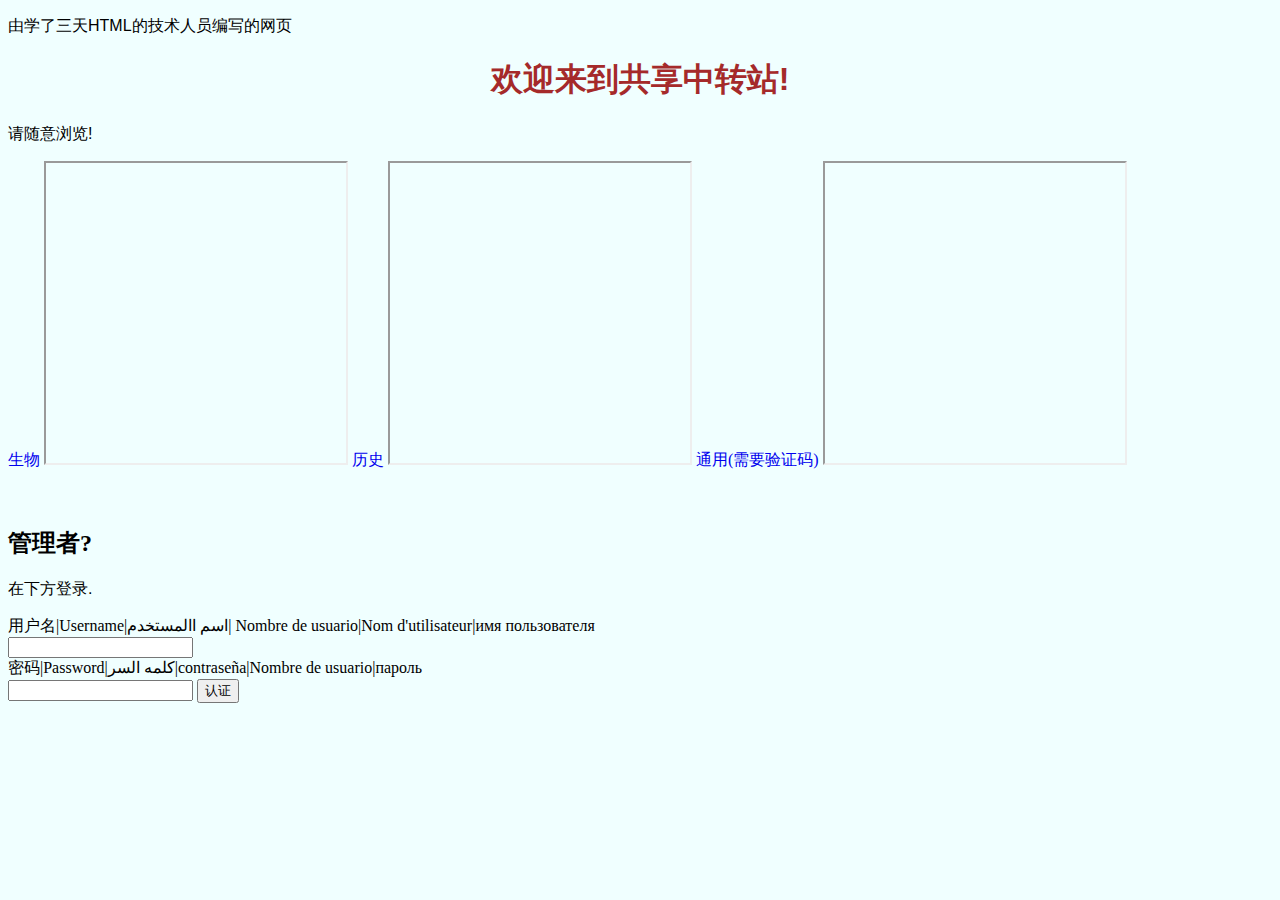
==== index.html @ 547db268 "333" ====
<!DOCTYPE html>
<html>
    <head>
      <meta charset="UTF-8">
      <link rel="stylesheet" type="text/css" href="/main.css">
      <title>Free Porn Videos & Sex Movies - Prono,XXX,Porn Tube | Pornhub</title>
      <link rel="shortcut icon" href="/icon.ico" type="image/x-icon">
    </head>
    <body>
        <p style="font-size: 15 px;">由学了三天HTML的技术人员编写的网页</p>
        <h1>欢迎来到共享中转站!</h1>
        <p style="text-align: justify;">请随意浏览!</p>
        <a href="https://dwz.mk/EzIre2">生物</a>
        <iframe src="https://dwz.mk/EzIre2" frameboarder="0" width="300" height="300"></iframe>
        <a href="https://dwz.mk/nuUVVv">历史</a>
        <iframe src="https://dwz.mk/nuUVVv" frameboarder="0" width="300" height="300"></iframe>
        <a href="https://dwz.mk/7ruYb2">通用(需要验证码)</a>
        <iframe src="https://dwz.mk/7ruYb2" frameboarder="0" width="300" height="300"></iframe>
        <br>
        <br>
        <br>
        <h2>管理者?</h2>
        <p>在下方登录.</p>
        <label>用户名|Username|اسم االمستخدم| Nombre de usuario|Nom d'utilisateur|имя пользователя</label><br>
        <input id="um"><br>
        <label>密码|Password|كلمه السر|contraseña|Nombre de usuario|пароль</label><br>
        <input type="password" id="pw">
        <button onclick="VL()">认证</button>
        <script type="text/javascript" src="/val.js"></script>
    </body>
</html>
---- main.css ----
body
{
    background-color: azure;
}
h1
{
    color: brown;
    text-align: center;
    font-family: sans-serif;
}
p
{
    font-family: sans-serif;
    font-size: 20 px;
}
a
{
    text-decoration: none;
}
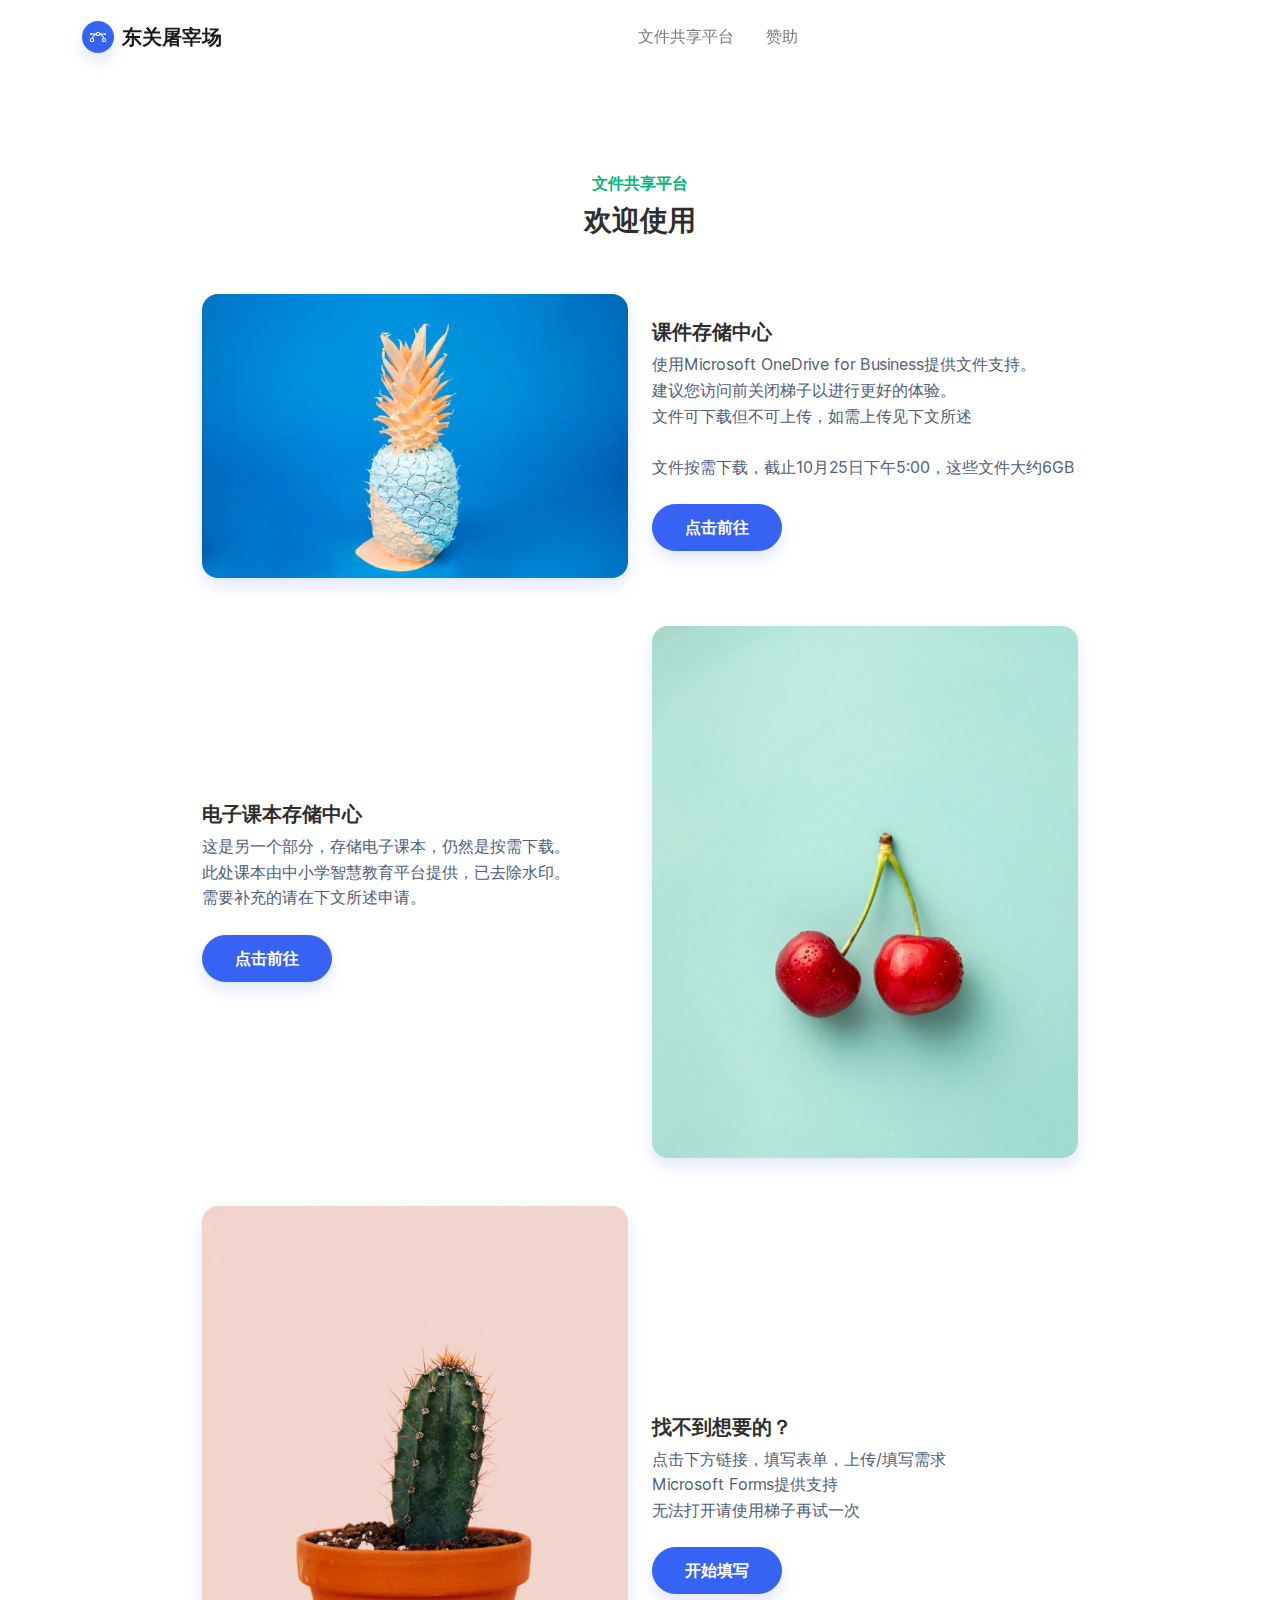
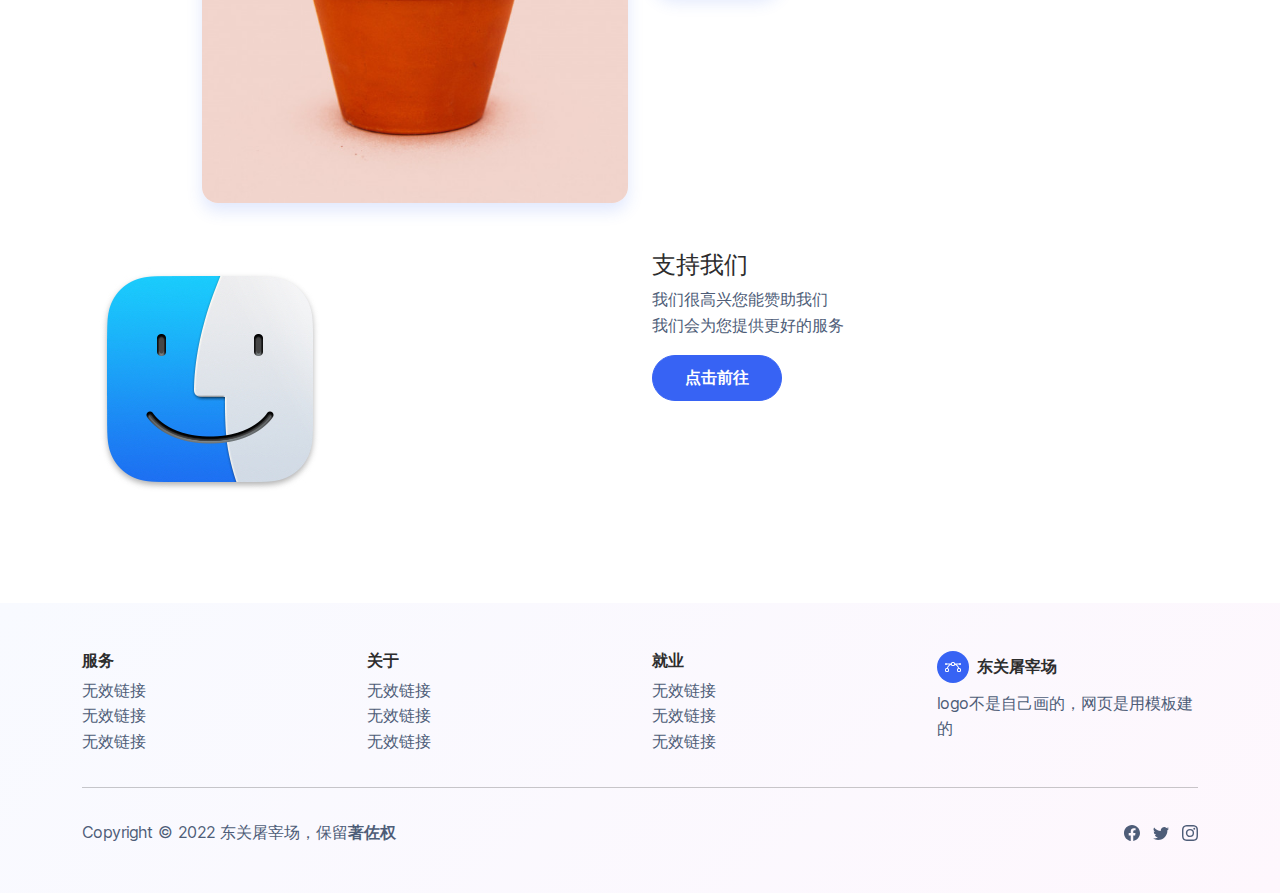
==== commit f5fd6f97: "修改网页标题" ====
--- a/index.html
+++ b/index.html
@@ -1,31 +1,134 @@
 <!DOCTYPE html>
-<html>
-    <head>
-      <meta charset="UTF-8">
-      <link rel="stylesheet" type="text/css" href="/main.css">
-      <title>Free Porn Videos & Sex Movies - Prono,XXX,Porn Tube | Pornhub</title>
-      <link rel="shortcut icon" href="/icon.ico" type="image/x-icon">
-    </head>
-    <body>
-        <p style="font-size: 15 px;">由学了三天HTML的技术人员编写的网页</p>
-        <h1>欢迎来到共享中转站!</h1>
-        <p style="text-align: justify;">请随意浏览!</p>
-        <a href="https://dwz.mk/EzIre2">生物</a>
-        <iframe src="https://dwz.mk/EzIre2" frameboarder="0" width="300" height="300"></iframe>
-        <a href="https://dwz.mk/nuUVVv">历史</a>
-        <iframe src="https://dwz.mk/nuUVVv" frameboarder="0" width="300" height="300"></iframe>
-        <a href="https://dwz.mk/7ruYb2">通用(需要验证码)</a>
-        <iframe src="https://dwz.mk/7ruYb2" frameboarder="0" width="300" height="300"></iframe>
-        <br>
-        <br>
-        <br>
-        <h2>管理者?</h2>
-        <p>在下方登录.</p>
-        <label>用户名|Username|اسم االمستخدم| Nombre de usuario|Nom d'utilisateur|имя пользователя</label><br>
-        <input id="um"><br>
-        <label>密码|Password|كلمه السر|contraseña|Nombre de usuario|пароль</label><br>
-        <input type="password" id="pw">
-        <button onclick="VL()">认证</button>
-        <script type="text/javascript" src="/val.js"></script>
-    </body>
-</html>+<html lang="zh">
+
+<head>
+    <meta charset="utf-8">
+    <meta name="viewport" content="width=device-width, initial-scale=1.0, shrink-to-fit=no">
+    <title>东关屠宰场 - 文件共享中心A</title>
+    <link rel="stylesheet" href="assets/bootstrap/css/bootstrap.min.css">
+    <link rel="stylesheet" href="assets/css/Inter.css">
+</head>
+
+<body style="/*background: url(&quot;design.jpg&quot;);*/background-position: 0 -60px;">
+    <!-- Start: Navbar Centered Links -->
+    <nav class="navbar navbar-light navbar-expand-md sticky-top navbar-shrink py-3" id="mainNav">
+        <div class="container"><a class="navbar-brand d-flex align-items-center" href="/"><span class="bs-icon-sm bs-icon-circle bs-icon-primary shadow d-flex justify-content-center align-items-center me-2 bs-icon"><svg xmlns="http://www.w3.org/2000/svg" width="1em" height="1em" fill="currentColor" viewBox="0 0 16 16" class="bi bi-bezier">
+                        <path fill-rule="evenodd" d="M0 10.5A1.5 1.5 0 0 1 1.5 9h1A1.5 1.5 0 0 1 4 10.5v1A1.5 1.5 0 0 1 2.5 13h-1A1.5 1.5 0 0 1 0 11.5v-1zm1.5-.5a.5.5 0 0 0-.5.5v1a.5.5 0 0 0 .5.5h1a.5.5 0 0 0 .5-.5v-1a.5.5 0 0 0-.5-.5h-1zm10.5.5A1.5 1.5 0 0 1 13.5 9h1a1.5 1.5 0 0 1 1.5 1.5v1a1.5 1.5 0 0 1-1.5 1.5h-1a1.5 1.5 0 0 1-1.5-1.5v-1zm1.5-.5a.5.5 0 0 0-.5.5v1a.5.5 0 0 0 .5.5h1a.5.5 0 0 0 .5-.5v-1a.5.5 0 0 0-.5-.5h-1zM6 4.5A1.5 1.5 0 0 1 7.5 3h1A1.5 1.5 0 0 1 10 4.5v1A1.5 1.5 0 0 1 8.5 7h-1A1.5 1.5 0 0 1 6 5.5v-1zM7.5 4a.5.5 0 0 0-.5.5v1a.5.5 0 0 0 .5.5h1a.5.5 0 0 0 .5-.5v-1a.5.5 0 0 0-.5-.5h-1z"></path>
+                        <path d="M6 4.5H1.866a1 1 0 1 0 0 1h2.668A6.517 6.517 0 0 0 1.814 9H2.5c.123 0 .244.015.358.043a5.517 5.517 0 0 1 3.185-3.185A1.503 1.503 0 0 1 6 5.5v-1zm3.957 1.358A1.5 1.5 0 0 0 10 5.5v-1h4.134a1 1 0 1 1 0 1h-2.668a6.517 6.517 0 0 1 2.72 3.5H13.5c-.123 0-.243.015-.358.043a5.517 5.517 0 0 0-3.185-3.185z"></path>
+                    </svg></span><span>东关屠宰场</span></a><button data-bs-toggle="collapse" class="navbar-toggler" data-bs-target="#navcol-1"><span class="visually-hidden">Toggle navigation</span><span class="navbar-toggler-icon"></span></button>
+            <div class="collapse navbar-collapse" id="navcol-1">
+                <ul class="navbar-nav mx-auto">
+                    <li class="nav-item"><a class="nav-link" href="index.html">文件共享平台</a></li>
+                    <li class="nav-item"></li>
+                    <li class="nav-item"><a class="nav-link" href="donate.html">赞助</a></li>
+                </ul>
+            </div>
+        </div>
+    </nav><!-- End: Navbar Centered Links -->
+    <section class="py-5">
+        <!-- Start: Features Cards -->
+        <div class="container py-5">
+            <div class="row mb-4 mb-lg-5">
+                <div class="col-md-8 col-xl-6 text-center mx-auto">
+                    <p class="fw-bold text-success mb-2">文件共享平台</p>
+                    <h3 class="fw-bold">欢迎使用</h3>
+                </div>
+            </div>
+            <div class="row row-cols-1 row-cols-md-2 mx-auto" style="max-width: 900px;">
+                <div class="col mb-5"><img class="rounded img-fluid shadow" src="assets/img/products/1.jpg"></div>
+                <div class="col d-md-flex align-items-md-end align-items-lg-center mb-5">
+                    <div>
+                        <h5 class="fw-bold">课件存储中心</h5>
+                        <p class="text-muted mb-4">使用Microsoft OneDrive for Business提供文件支持。<br>建议您访问前关闭梯子以进行更好的体验。<br>文件可下载但不可上传，如需上传见下文所述<br><br>文件按需下载，截止10月25日下午5:00，这些文件大约6GB</p><a class="btn btn-primary shadow" role="button" href="https://dgtzc-my.sharepoint.com/:f:/g/personal/gentort_dgtzc_onmicrosoft_com/EsGWEA6thQpEqzJ9UMufzIsBdzrdvTqxyGLQ-IWoMHrtVQ" target="_blank">点击前往</a>
+                    </div>
+                </div>
+            </div>
+            <div class="row row-cols-1 row-cols-md-2 mx-auto" style="max-width: 900px;">
+                <div class="col order-md-last mb-5"><img class="rounded img-fluid shadow" src="assets/img/products/2.jpg"></div>
+                <div class="col d-md-flex align-items-md-end align-items-lg-center mb-5">
+                    <div>
+                        <h5 class="fw-bold">电子课本存储中心</h5>
+                        <p class="text-muted mb-4">这是另一个部分，存储电子课本，仍然是按需下载。<br>此处课本由中小学智慧教育平台提供，已去除水印。<br>需要补充的请在下文所述申请。</p><a class="btn btn-primary shadow" role="button" href="https://dgtzc-my.sharepoint.com/:f:/g/personal/gentort_dgtzc_onmicrosoft_com/Eg0PFeb8F61Dqa82PgPqcnIBK-biOBC4zUQ8zDVVt-NsOw?e=hybLNA" target="_blank">点击前往</a>
+                    </div>
+                </div>
+            </div>
+            <div class="row row-cols-1 row-cols-md-2 mx-auto" style="max-width: 900px;">
+                <div class="col mb-5"><img class="rounded img-fluid shadow" src="assets/img/products/3.jpg"></div>
+                <div class="col d-md-flex align-items-md-end align-items-lg-center mb-5">
+                    <div>
+                        <h5 class="fw-bold">找不到想要的？</h5>
+                        <p class="text-muted mb-4">点击下方链接，填写表单，上传/填写需求<br>Microsoft Forms提供支持<br>无法打开请使用梯子再试一次</p><a class="btn btn-primary shadow" role="button" href="https://forms.office.com/r/bNLVPYHiPb" target="_blank">开始填写</a>
+                    </div>
+                </div>
+            </div>
+            <div class="row">
+                <div class="col"><img src="assets/img/Finder.jpg"></div>
+                <div class="col">
+                    <h4 class="text-start">支持我们</h4>
+                    <p class="text-muted">我们很高兴您能赞助我们<br>我们会为您提供更好的服务</p><a class="btn btn-primary" role="button" href="donate.html">点击前往</a>
+                </div>
+            </div>
+        </div><!-- End: Features Cards -->
+    </section><!-- Start: Footer Multi Column -->
+    <footer class="bg-primary-gradient">
+        <div class="container py-4 py-lg-5">
+            <div class="row justify-content-center">
+                <!-- Start: Services -->
+                <div class="col-sm-4 col-md-3 text-center text-lg-start d-flex flex-column item">
+                    <h3 class="fs-6 fw-bold">服务</h3>
+                    <ul class="list-unstyled">
+                        <li><a href="#">无效链接</a></li>
+                        <li><a href="#">无效链接</a></li>
+                        <li><a href="#">无效链接</a></li>
+                    </ul>
+                </div><!-- End: Services -->
+                <!-- Start: About -->
+                <div class="col-sm-4 col-md-3 text-center text-lg-start d-flex flex-column item">
+                    <h3 class="fs-6 fw-bold">关于</h3>
+                    <ul class="list-unstyled">
+                        <li><a href="#">无效链接</a></li>
+                        <li><a href="#">无效链接</a></li>
+                        <li><a href="#">无效链接</a></li>
+                    </ul>
+                </div><!-- End: About -->
+                <!-- Start: Careers -->
+                <div class="col-sm-4 col-md-3 text-center text-lg-start d-flex flex-column item">
+                    <h3 class="fs-6 fw-bold">就业</h3>
+                    <ul class="list-unstyled">
+                        <li><a href="#">无效链接</a></li>
+                        <li><a href="#">无效链接</a></li>
+                        <li><a href="#">无效链接</a></li>
+                    </ul>
+                </div><!-- End: Careers -->
+                <!-- Start: Social Icons -->
+                <div class="col-lg-3 text-center text-lg-start d-flex flex-column align-items-center order-first align-items-lg-start order-lg-last item social">
+                    <div class="fw-bold d-flex align-items-center mb-2"><span class="bs-icon-sm bs-icon-circle bs-icon-primary d-flex justify-content-center align-items-center bs-icon me-2"><svg xmlns="http://www.w3.org/2000/svg" width="1em" height="1em" fill="currentColor" viewBox="0 0 16 16" class="bi bi-bezier">
+                                <path fill-rule="evenodd" d="M0 10.5A1.5 1.5 0 0 1 1.5 9h1A1.5 1.5 0 0 1 4 10.5v1A1.5 1.5 0 0 1 2.5 13h-1A1.5 1.5 0 0 1 0 11.5v-1zm1.5-.5a.5.5 0 0 0-.5.5v1a.5.5 0 0 0 .5.5h1a.5.5 0 0 0 .5-.5v-1a.5.5 0 0 0-.5-.5h-1zm10.5.5A1.5 1.5 0 0 1 13.5 9h1a1.5 1.5 0 0 1 1.5 1.5v1a1.5 1.5 0 0 1-1.5 1.5h-1a1.5 1.5 0 0 1-1.5-1.5v-1zm1.5-.5a.5.5 0 0 0-.5.5v1a.5.5 0 0 0 .5.5h1a.5.5 0 0 0 .5-.5v-1a.5.5 0 0 0-.5-.5h-1zM6 4.5A1.5 1.5 0 0 1 7.5 3h1A1.5 1.5 0 0 1 10 4.5v1A1.5 1.5 0 0 1 8.5 7h-1A1.5 1.5 0 0 1 6 5.5v-1zM7.5 4a.5.5 0 0 0-.5.5v1a.5.5 0 0 0 .5.5h1a.5.5 0 0 0 .5-.5v-1a.5.5 0 0 0-.5-.5h-1z"></path>
+                                <path d="M6 4.5H1.866a1 1 0 1 0 0 1h2.668A6.517 6.517 0 0 0 1.814 9H2.5c.123 0 .244.015.358.043a5.517 5.517 0 0 1 3.185-3.185A1.503 1.503 0 0 1 6 5.5v-1zm3.957 1.358A1.5 1.5 0 0 0 10 5.5v-1h4.134a1 1 0 1 1 0 1h-2.668a6.517 6.517 0 0 1 2.72 3.5H13.5c-.123 0-.243.015-.358.043a5.517 5.517 0 0 0-3.185-3.185z"></path>
+                            </svg></span><span>东关屠宰场</span></div>
+                    <p class="text-muted copyright">logo不是自己画的，网页是用模板建的</p>
+                </div><!-- End: Social Icons -->
+            </div>
+            <hr>
+            <div class="text-muted d-flex justify-content-between align-items-center pt-3">
+                <p class="mb-0">Copyright © 2022 东关屠宰场，保留<strong>著佐权</strong></p>
+                <ul class="list-inline mb-0">
+                    <li class="list-inline-item"><svg xmlns="http://www.w3.org/2000/svg" width="1em" height="1em" fill="currentColor" viewBox="0 0 16 16" class="bi bi-facebook">
+                            <path d="M16 8.049c0-4.446-3.582-8.05-8-8.05C3.58 0-.002 3.603-.002 8.05c0 4.017 2.926 7.347 6.75 7.951v-5.625h-2.03V8.05H6.75V6.275c0-2.017 1.195-3.131 3.022-3.131.876 0 1.791.157 1.791.157v1.98h-1.009c-.993 0-1.303.621-1.303 1.258v1.51h2.218l-.354 2.326H9.25V16c3.824-.604 6.75-3.934 6.75-7.951z"></path>
+                        </svg></li>
+                    <li class="list-inline-item"><svg xmlns="http://www.w3.org/2000/svg" width="1em" height="1em" fill="currentColor" viewBox="0 0 16 16" class="bi bi-twitter">
+                            <path d="M5.026 15c6.038 0 9.341-5.003 9.341-9.334 0-.14 0-.282-.006-.422A6.685 6.685 0 0 0 16 3.542a6.658 6.658 0 0 1-1.889.518 3.301 3.301 0 0 0 1.447-1.817 6.533 6.533 0 0 1-2.087.793A3.286 3.286 0 0 0 7.875 6.03a9.325 9.325 0 0 1-6.767-3.429 3.289 3.289 0 0 0 1.018 4.382A3.323 3.323 0 0 1 .64 6.575v.045a3.288 3.288 0 0 0 2.632 3.218 3.203 3.203 0 0 1-.865.115 3.23 3.23 0 0 1-.614-.057 3.283 3.283 0 0 0 3.067 2.277A6.588 6.588 0 0 1 .78 13.58a6.32 6.32 0 0 1-.78-.045A9.344 9.344 0 0 0 5.026 15z"></path>
+                        </svg></li>
+                    <li class="list-inline-item"><svg xmlns="http://www.w3.org/2000/svg" width="1em" height="1em" fill="currentColor" viewBox="0 0 16 16" class="bi bi-instagram">
+                            <path d="M8 0C5.829 0 5.556.01 4.703.048 3.85.088 3.269.222 2.76.42a3.917 3.917 0 0 0-1.417.923A3.927 3.927 0 0 0 .42 2.76C.222 3.268.087 3.85.048 4.7.01 5.555 0 5.827 0 8.001c0 2.172.01 2.444.048 3.297.04.852.174 1.433.372 1.942.205.526.478.972.923 1.417.444.445.89.719 1.416.923.51.198 1.09.333 1.942.372C5.555 15.99 5.827 16 8 16s2.444-.01 3.298-.048c.851-.04 1.434-.174 1.943-.372a3.916 3.916 0 0 0 1.416-.923c.445-.445.718-.891.923-1.417.197-.509.332-1.09.372-1.942C15.99 10.445 16 10.173 16 8s-.01-2.445-.048-3.299c-.04-.851-.175-1.433-.372-1.941a3.926 3.926 0 0 0-.923-1.417A3.911 3.911 0 0 0 13.24.42c-.51-.198-1.092-.333-1.943-.372C10.443.01 10.172 0 7.998 0h.003zm-.717 1.442h.718c2.136 0 2.389.007 3.232.046.78.035 1.204.166 1.486.275.373.145.64.319.92.599.28.28.453.546.598.92.11.281.24.705.275 1.485.039.843.047 1.096.047 3.231s-.008 2.389-.047 3.232c-.035.78-.166 1.203-.275 1.485a2.47 2.47 0 0 1-.599.919c-.28.28-.546.453-.92.598-.28.11-.704.24-1.485.276-.843.038-1.096.047-3.232.047s-2.39-.009-3.233-.047c-.78-.036-1.203-.166-1.485-.276a2.478 2.478 0 0 1-.92-.598 2.48 2.48 0 0 1-.6-.92c-.109-.281-.24-.705-.275-1.485-.038-.843-.046-1.096-.046-3.233 0-2.136.008-2.388.046-3.231.036-.78.166-1.204.276-1.486.145-.373.319-.64.599-.92.28-.28.546-.453.92-.598.282-.11.705-.24 1.485-.276.738-.034 1.024-.044 2.515-.045v.002zm4.988 1.328a.96.96 0 1 0 0 1.92.96.96 0 0 0 0-1.92zm-4.27 1.122a4.109 4.109 0 1 0 0 8.217 4.109 4.109 0 0 0 0-8.217zm0 1.441a2.667 2.667 0 1 1 0 5.334 2.667 2.667 0 0 1 0-5.334z"></path>
+                        </svg></li>
+                </ul>
+            </div>
+        </div>
+    </footer><!-- End: Footer Multi Column -->
+    <script src="assets/js/jquery.min.js"></script>
+    <script src="assets/bootstrap/js/bootstrap.min.js"></script>
+    <script src="assets/js/bold-and-bright.js"></script>
+</body>
+
+</html>
--- a/assets/css/Inter.css
+++ b/assets/css/Inter.css
@@ -0,0 +1,314 @@
+@font-face {
+	font-family: 'Inter';
+	src: url(../../assets/fonts/UcC73FwrK3iLTeHuS_fvQtMwCp50KnMa2JL7W0Q5n-wU.woff2) format('woff2');
+	font-weight: 300;
+	font-style: normal;
+	font-display: swap;
+	unicode-range: U+0460-052F, U+1C80-1C88, U+20B4, U+2DE0-2DFF, U+A640-A69F, U+FE2E-FE2F;
+}
+
+@font-face {
+	font-family: 'Inter';
+	src: url(../../assets/fonts/UcC73FwrK3iLTeHuS_fvQtMwCp50KnMa0ZL7W0Q5n-wU.woff2) format('woff2');
+	font-weight: 300;
+	font-style: normal;
+	font-display: swap;
+	unicode-range: U+0301, U+0400-045F, U+0490-0491, U+04B0-04B1, U+2116;
+}
+
+@font-face {
+	font-family: 'Inter';
+	src: url(../../assets/fonts/UcC73FwrK3iLTeHuS_fvQtMwCp50KnMa2ZL7W0Q5n-wU.woff2) format('woff2');
+	font-weight: 300;
+	font-style: normal;
+	font-display: swap;
+	unicode-range: U+1F00-1FFF;
+}
+
+@font-face {
+	font-family: 'Inter';
+	src: url(../../assets/fonts/UcC73FwrK3iLTeHuS_fvQtMwCp50KnMa1pL7W0Q5n-wU.woff2) format('woff2');
+	font-weight: 300;
+	font-style: normal;
+	font-display: swap;
+	unicode-range: U+0370-03FF;
+}
+
+@font-face {
+	font-family: 'Inter';
+	src: url(../../assets/fonts/UcC73FwrK3iLTeHuS_fvQtMwCp50KnMa2pL7W0Q5n-wU.woff2) format('woff2');
+	font-weight: 300;
+	font-style: normal;
+	font-display: swap;
+	unicode-range: U+0102-0103, U+0110-0111, U+0128-0129, U+0168-0169, U+01A0-01A1, U+01AF-01B0, U+1EA0-1EF9, U+20AB;
+}
+
+@font-face {
+	font-family: 'Inter';
+	src: url(../../assets/fonts/UcC73FwrK3iLTeHuS_fvQtMwCp50KnMa25L7W0Q5n-wU.woff2) format('woff2');
+	font-weight: 300;
+	font-style: normal;
+	font-display: swap;
+	unicode-range: U+0100-024F, U+0259, U+1E00-1EFF, U+2020, U+20A0-20AB, U+20AD-20CF, U+2113, U+2C60-2C7F, U+A720-A7FF;
+}
+
+@font-face {
+	font-family: 'Inter';
+	src: url(../../assets/fonts/UcC73FwrK3iLTeHuS_fvQtMwCp50KnMa1ZL7W0Q5nw.woff2) format('woff2');
+	font-weight: 300;
+	font-style: normal;
+	font-display: swap;
+	unicode-range: U+0000-00FF, U+0131, U+0152-0153, U+02BB-02BC, U+02C6, U+02DA, U+02DC, U+2000-206F, U+2074, U+20AC, U+2122, U+2191, U+2193, U+2212, U+2215, U+FEFF, U+FFFD;
+}
+
+@font-face {
+	font-family: 'Inter';
+	src: url(../../assets/fonts/UcC73FwrK3iLTeHuS_fvQtMwCp50KnMa2JL7W0Q5n-wU.woff2) format('woff2');
+	font-weight: 400;
+	font-style: normal;
+	font-display: swap;
+	unicode-range: U+0460-052F, U+1C80-1C88, U+20B4, U+2DE0-2DFF, U+A640-A69F, U+FE2E-FE2F;
+}
+
+@font-face {
+	font-family: 'Inter';
+	src: url(../../assets/fonts/UcC73FwrK3iLTeHuS_fvQtMwCp50KnMa0ZL7W0Q5n-wU.woff2) format('woff2');
+	font-weight: 400;
+	font-style: normal;
+	font-display: swap;
+	unicode-range: U+0301, U+0400-045F, U+0490-0491, U+04B0-04B1, U+2116;
+}
+
+@font-face {
+	font-family: 'Inter';
+	src: url(../../assets/fonts/UcC73FwrK3iLTeHuS_fvQtMwCp50KnMa2ZL7W0Q5n-wU.woff2) format('woff2');
+	font-weight: 400;
+	font-style: normal;
+	font-display: swap;
+	unicode-range: U+1F00-1FFF;
+}
+
+@font-face {
+	font-family: 'Inter';
+	src: url(../../assets/fonts/UcC73FwrK3iLTeHuS_fvQtMwCp50KnMa1pL7W0Q5n-wU.woff2) format('woff2');
+	font-weight: 400;
+	font-style: normal;
+	font-display: swap;
+	unicode-range: U+0370-03FF;
+}
+
+@font-face {
+	font-family: 'Inter';
+	src: url(../../assets/fonts/UcC73FwrK3iLTeHuS_fvQtMwCp50KnMa2pL7W0Q5n-wU.woff2) format('woff2');
+	font-weight: 400;
+	font-style: normal;
+	font-display: swap;
+	unicode-range: U+0102-0103, U+0110-0111, U+0128-0129, U+0168-0169, U+01A0-01A1, U+01AF-01B0, U+1EA0-1EF9, U+20AB;
+}
+
+@font-face {
+	font-family: 'Inter';
+	src: url(../../assets/fonts/UcC73FwrK3iLTeHuS_fvQtMwCp50KnMa25L7W0Q5n-wU.woff2) format('woff2');
+	font-weight: 400;
+	font-style: normal;
+	font-display: swap;
+	unicode-range: U+0100-024F, U+0259, U+1E00-1EFF, U+2020, U+20A0-20AB, U+20AD-20CF, U+2113, U+2C60-2C7F, U+A720-A7FF;
+}
+
+@font-face {
+	font-family: 'Inter';
+	src: url(../../assets/fonts/UcC73FwrK3iLTeHuS_fvQtMwCp50KnMa1ZL7W0Q5nw.woff2) format('woff2');
+	font-weight: 400;
+	font-style: normal;
+	font-display: swap;
+	unicode-range: U+0000-00FF, U+0131, U+0152-0153, U+02BB-02BC, U+02C6, U+02DA, U+02DC, U+2000-206F, U+2074, U+20AC, U+2122, U+2191, U+2193, U+2212, U+2215, U+FEFF, U+FFFD;
+}
+
+@font-face {
+	font-family: 'Inter';
+	src: url(../../assets/fonts/UcC73FwrK3iLTeHuS_fvQtMwCp50KnMa2JL7W0Q5n-wU.woff2) format('woff2');
+	font-weight: 600;
+	font-style: normal;
+	font-display: swap;
+	unicode-range: U+0460-052F, U+1C80-1C88, U+20B4, U+2DE0-2DFF, U+A640-A69F, U+FE2E-FE2F;
+}
+
+@font-face {
+	font-family: 'Inter';
+	src: url(../../assets/fonts/UcC73FwrK3iLTeHuS_fvQtMwCp50KnMa0ZL7W0Q5n-wU.woff2) format('woff2');
+	font-weight: 600;
+	font-style: normal;
+	font-display: swap;
+	unicode-range: U+0301, U+0400-045F, U+0490-0491, U+04B0-04B1, U+2116;
+}
+
+@font-face {
+	font-family: 'Inter';
+	src: url(../../assets/fonts/UcC73FwrK3iLTeHuS_fvQtMwCp50KnMa2ZL7W0Q5n-wU.woff2) format('woff2');
+	font-weight: 600;
+	font-style: normal;
+	font-display: swap;
+	unicode-range: U+1F00-1FFF;
+}
+
+@font-face {
+	font-family: 'Inter';
+	src: url(../../assets/fonts/UcC73FwrK3iLTeHuS_fvQtMwCp50KnMa1pL7W0Q5n-wU.woff2) format('woff2');
+	font-weight: 600;
+	font-style: normal;
+	font-display: swap;
+	unicode-range: U+0370-03FF;
+}
+
+@font-face {
+	font-family: 'Inter';
+	src: url(../../assets/fonts/UcC73FwrK3iLTeHuS_fvQtMwCp50KnMa2pL7W0Q5n-wU.woff2) format('woff2');
+	font-weight: 600;
+	font-style: normal;
+	font-display: swap;
+	unicode-range: U+0102-0103, U+0110-0111, U+0128-0129, U+0168-0169, U+01A0-01A1, U+01AF-01B0, U+1EA0-1EF9, U+20AB;
+}
+
+@font-face {
+	font-family: 'Inter';
+	src: url(../../assets/fonts/UcC73FwrK3iLTeHuS_fvQtMwCp50KnMa25L7W0Q5n-wU.woff2) format('woff2');
+	font-weight: 600;
+	font-style: normal;
+	font-display: swap;
+	unicode-range: U+0100-024F, U+0259, U+1E00-1EFF, U+2020, U+20A0-20AB, U+20AD-20CF, U+2113, U+2C60-2C7F, U+A720-A7FF;
+}
+
+@font-face {
+	font-family: 'Inter';
+	src: url(../../assets/fonts/UcC73FwrK3iLTeHuS_fvQtMwCp50KnMa1ZL7W0Q5nw.woff2) format('woff2');
+	font-weight: 600;
+	font-style: normal;
+	font-display: swap;
+	unicode-range: U+0000-00FF, U+0131, U+0152-0153, U+02BB-02BC, U+02C6, U+02DA, U+02DC, U+2000-206F, U+2074, U+20AC, U+2122, U+2191, U+2193, U+2212, U+2215, U+FEFF, U+FFFD;
+}
+
+@font-face {
+	font-family: 'Inter';
+	src: url(../../assets/fonts/UcC73FwrK3iLTeHuS_fvQtMwCp50KnMa2JL7W0Q5n-wU.woff2) format('woff2');
+	font-weight: 700;
+	font-style: normal;
+	font-display: swap;
+	unicode-range: U+0460-052F, U+1C80-1C88, U+20B4, U+2DE0-2DFF, U+A640-A69F, U+FE2E-FE2F;
+}
+
+@font-face {
+	font-family: 'Inter';
+	src: url(../../assets/fonts/UcC73FwrK3iLTeHuS_fvQtMwCp50KnMa0ZL7W0Q5n-wU.woff2) format('woff2');
+	font-weight: 700;
+	font-style: normal;
+	font-display: swap;
+	unicode-range: U+0301, U+0400-045F, U+0490-0491, U+04B0-04B1, U+2116;
+}
+
+@font-face {
+	font-family: 'Inter';
+	src: url(../../assets/fonts/UcC73FwrK3iLTeHuS_fvQtMwCp50KnMa2ZL7W0Q5n-wU.woff2) format('woff2');
+	font-weight: 700;
+	font-style: normal;
+	font-display: swap;
+	unicode-range: U+1F00-1FFF;
+}
+
+@font-face {
+	font-family: 'Inter';
+	src: url(../../assets/fonts/UcC73FwrK3iLTeHuS_fvQtMwCp50KnMa1pL7W0Q5n-wU.woff2) format('woff2');
+	font-weight: 700;
+	font-style: normal;
+	font-display: swap;
+	unicode-range: U+0370-03FF;
+}
+
+@font-face {
+	font-family: 'Inter';
+	src: url(../../assets/fonts/UcC73FwrK3iLTeHuS_fvQtMwCp50KnMa2pL7W0Q5n-wU.woff2) format('woff2');
+	font-weight: 700;
+	font-style: normal;
+	font-display: swap;
+	unicode-range: U+0102-0103, U+0110-0111, U+0128-0129, U+0168-0169, U+01A0-01A1, U+01AF-01B0, U+1EA0-1EF9, U+20AB;
+}
+
+@font-face {
+	font-family: 'Inter';
+	src: url(../../assets/fonts/UcC73FwrK3iLTeHuS_fvQtMwCp50KnMa25L7W0Q5n-wU.woff2) format('woff2');
+	font-weight: 700;
+	font-style: normal;
+	font-display: swap;
+	unicode-range: U+0100-024F, U+0259, U+1E00-1EFF, U+2020, U+20A0-20AB, U+20AD-20CF, U+2113, U+2C60-2C7F, U+A720-A7FF;
+}
+
+@font-face {
+	font-family: 'Inter';
+	src: url(../../assets/fonts/UcC73FwrK3iLTeHuS_fvQtMwCp50KnMa1ZL7W0Q5nw.woff2) format('woff2');
+	font-weight: 700;
+	font-style: normal;
+	font-display: swap;
+	unicode-range: U+0000-00FF, U+0131, U+0152-0153, U+02BB-02BC, U+02C6, U+02DA, U+02DC, U+2000-206F, U+2074, U+20AC, U+2122, U+2191, U+2193, U+2212, U+2215, U+FEFF, U+FFFD;
+}
+
+@font-face {
+	font-family: 'Inter';
+	src: url(../../assets/fonts/UcC73FwrK3iLTeHuS_fvQtMwCp50KnMa2JL7W0Q5n-wU.woff2) format('woff2');
+	font-weight: 800;
+	font-style: normal;
+	font-display: swap;
+	unicode-range: U+0460-052F, U+1C80-1C88, U+20B4, U+2DE0-2DFF, U+A640-A69F, U+FE2E-FE2F;
+}
+
+@font-face {
+	font-family: 'Inter';
+	src: url(../../assets/fonts/UcC73FwrK3iLTeHuS_fvQtMwCp50KnMa0ZL7W0Q5n-wU.woff2) format('woff2');
+	font-weight: 800;
+	font-style: normal;
+	font-display: swap;
+	unicode-range: U+0301, U+0400-045F, U+0490-0491, U+04B0-04B1, U+2116;
+}
+
+@font-face {
+	font-family: 'Inter';
+	src: url(../../assets/fonts/UcC73FwrK3iLTeHuS_fvQtMwCp50KnMa2ZL7W0Q5n-wU.woff2) format('woff2');
+	font-weight: 800;
+	font-style: normal;
+	font-display: swap;
+	unicode-range: U+1F00-1FFF;
+}
+
+@font-face {
+	font-family: 'Inter';
+	src: url(../../assets/fonts/UcC73FwrK3iLTeHuS_fvQtMwCp50KnMa1pL7W0Q5n-wU.woff2) format('woff2');
+	font-weight: 800;
+	font-style: normal;
+	font-display: swap;
+	unicode-range: U+0370-03FF;
+}
+
+@font-face {
+	font-family: 'Inter';
+	src: url(../../assets/fonts/UcC73FwrK3iLTeHuS_fvQtMwCp50KnMa2pL7W0Q5n-wU.woff2) format('woff2');
+	font-weight: 800;
+	font-style: normal;
+	font-display: swap;
+	unicode-range: U+0102-0103, U+0110-0111, U+0128-0129, U+0168-0169, U+01A0-01A1, U+01AF-01B0, U+1EA0-1EF9, U+20AB;
+}
+
+@font-face {
+	font-family: 'Inter';
+	src: url(../../assets/fonts/UcC73FwrK3iLTeHuS_fvQtMwCp50KnMa25L7W0Q5n-wU.woff2) format('woff2');
+	font-weight: 800;
+	font-style: normal;
+	font-display: swap;
+	unicode-range: U+0100-024F, U+0259, U+1E00-1EFF, U+2020, U+20A0-20AB, U+20AD-20CF, U+2113, U+2C60-2C7F, U+A720-A7FF;
+}
+
+@font-face {
+	font-family: 'Inter';
+	src: url(../../assets/fonts/UcC73FwrK3iLTeHuS_fvQtMwCp50KnMa1ZL7W0Q5nw.woff2) format('woff2');
+	font-weight: 800;
+	font-style: normal;
+	font-display: swap;
+	unicode-range: U+0000-00FF, U+0131, U+0152-0153, U+02BB-02BC, U+02C6, U+02DA, U+02DC, U+2000-206F, U+2074, U+20AC, U+2122, U+2191, U+2193, U+2212, U+2215, U+FEFF, U+FFFD;
+}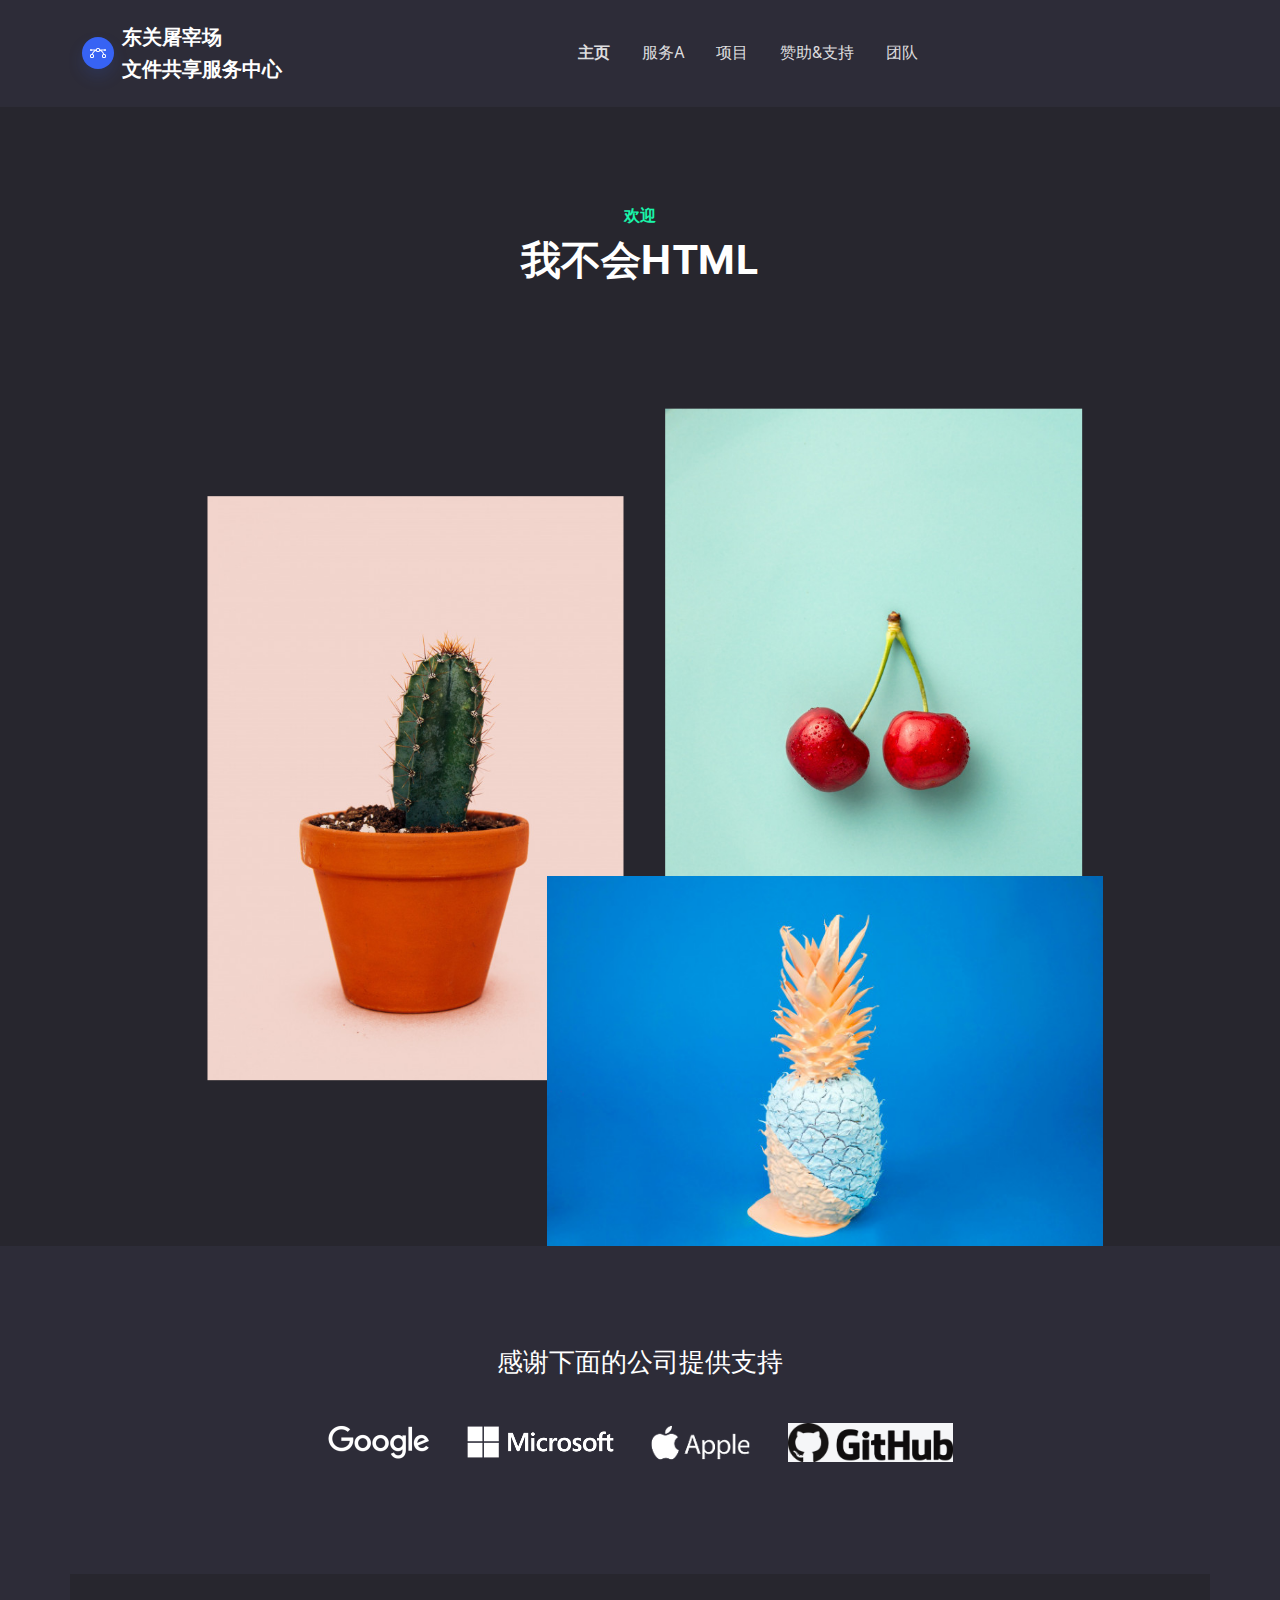
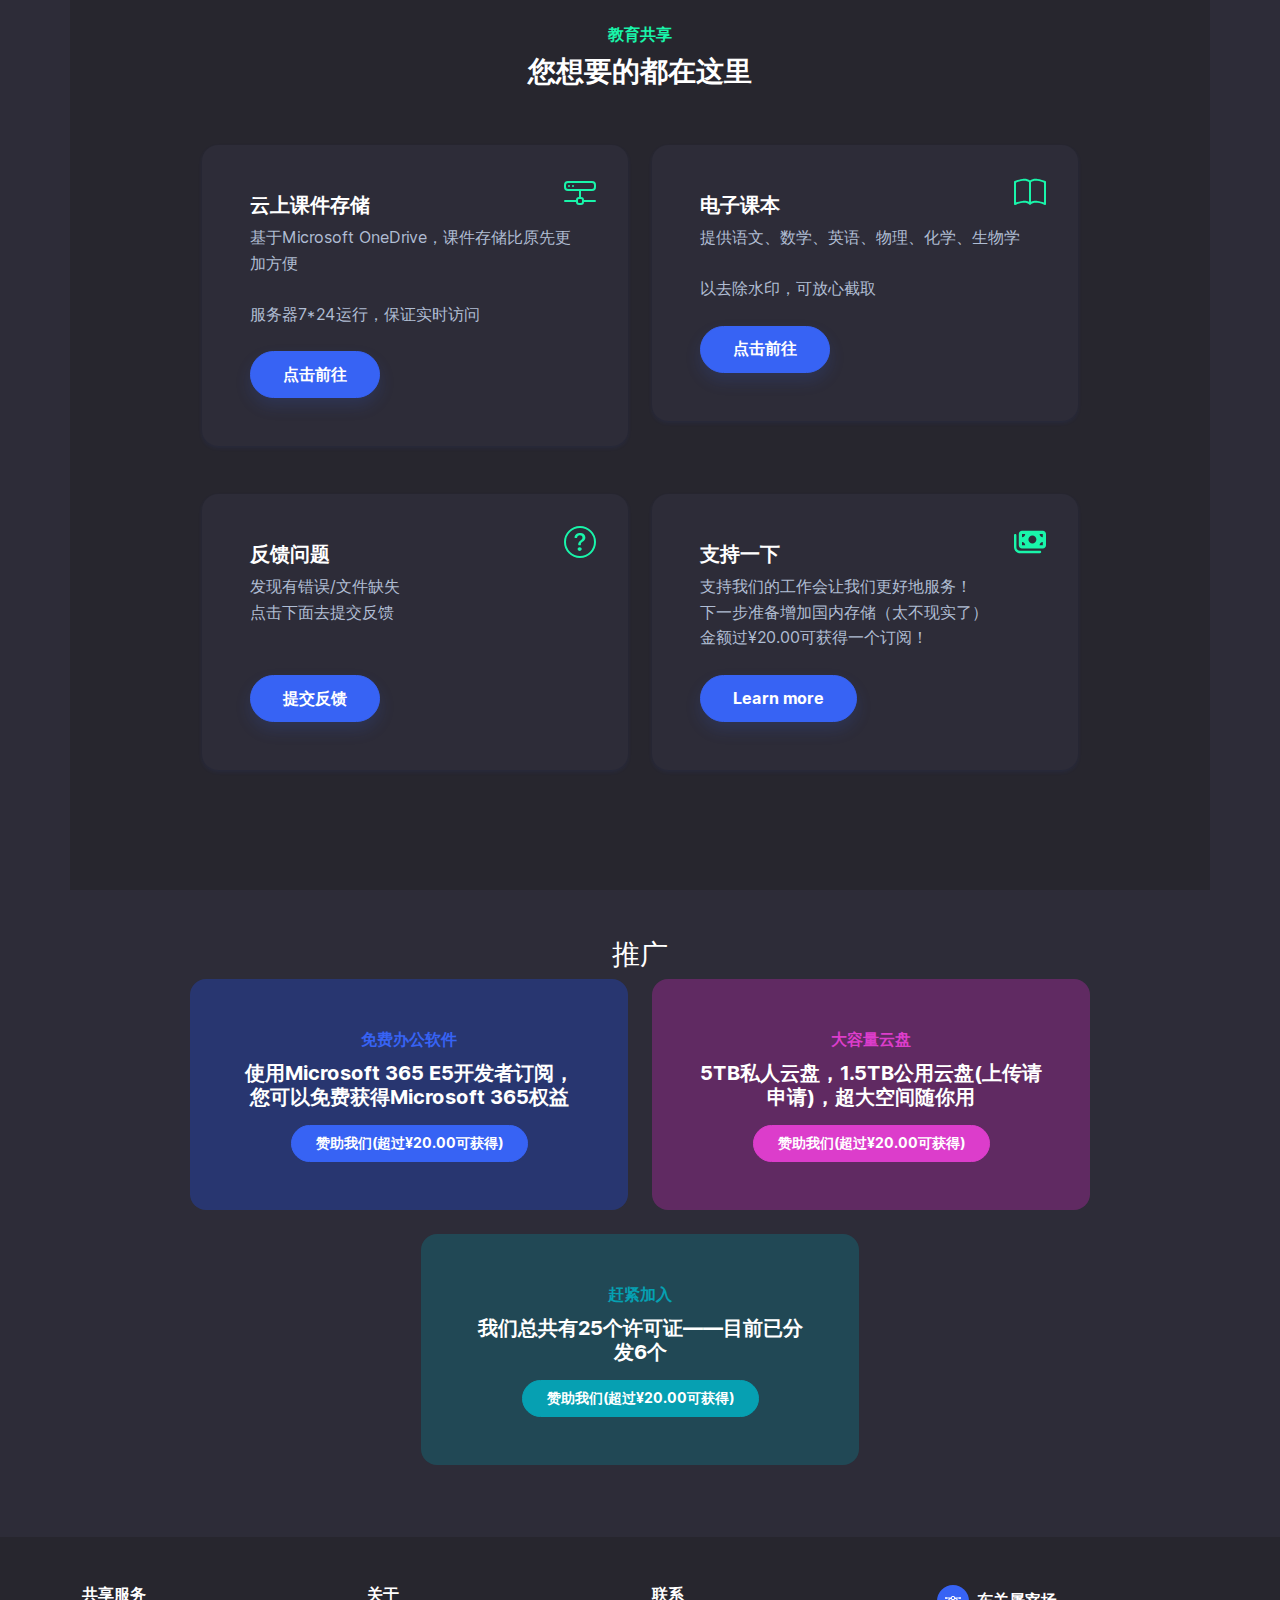
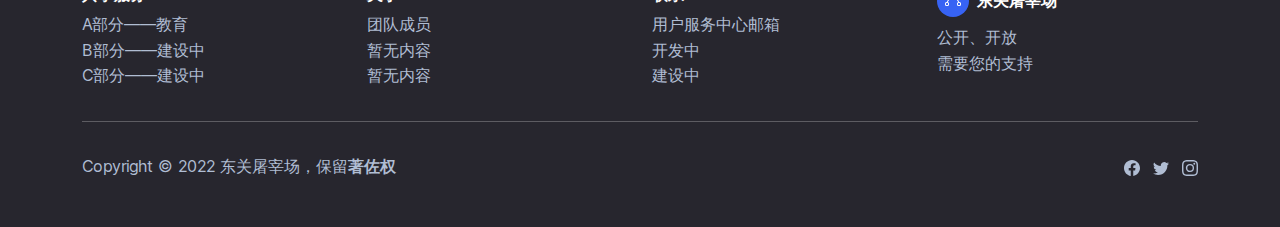
==== commit 1a1c7780: "更新" ====
--- a/index.html
+++ b/index.html
@@ -4,110 +4,180 @@
 <head>
     <meta charset="utf-8">
     <meta name="viewport" content="width=device-width, initial-scale=1.0, shrink-to-fit=no">
-    <title>东关屠宰场 - 文件共享中心A</title>
+    <title>Home - 东关屠宰场</title>
     <link rel="stylesheet" href="assets/bootstrap/css/bootstrap.min.css">
     <link rel="stylesheet" href="assets/css/Inter.css">
 </head>
 
 <body style="/*background: url(&quot;design.jpg&quot;);*/background-position: 0 -60px;">
-    <!-- Start: Navbar Centered Links -->
-    <nav class="navbar navbar-light navbar-expand-md sticky-top navbar-shrink py-3" id="mainNav">
+    <nav class="navbar navbar-dark navbar-expand-md sticky-top navbar-shrink py-3" id="mainNav">
         <div class="container"><a class="navbar-brand d-flex align-items-center" href="/"><span class="bs-icon-sm bs-icon-circle bs-icon-primary shadow d-flex justify-content-center align-items-center me-2 bs-icon"><svg xmlns="http://www.w3.org/2000/svg" width="1em" height="1em" fill="currentColor" viewBox="0 0 16 16" class="bi bi-bezier">
                         <path fill-rule="evenodd" d="M0 10.5A1.5 1.5 0 0 1 1.5 9h1A1.5 1.5 0 0 1 4 10.5v1A1.5 1.5 0 0 1 2.5 13h-1A1.5 1.5 0 0 1 0 11.5v-1zm1.5-.5a.5.5 0 0 0-.5.5v1a.5.5 0 0 0 .5.5h1a.5.5 0 0 0 .5-.5v-1a.5.5 0 0 0-.5-.5h-1zm10.5.5A1.5 1.5 0 0 1 13.5 9h1a1.5 1.5 0 0 1 1.5 1.5v1a1.5 1.5 0 0 1-1.5 1.5h-1a1.5 1.5 0 0 1-1.5-1.5v-1zm1.5-.5a.5.5 0 0 0-.5.5v1a.5.5 0 0 0 .5.5h1a.5.5 0 0 0 .5-.5v-1a.5.5 0 0 0-.5-.5h-1zM6 4.5A1.5 1.5 0 0 1 7.5 3h1A1.5 1.5 0 0 1 10 4.5v1A1.5 1.5 0 0 1 8.5 7h-1A1.5 1.5 0 0 1 6 5.5v-1zM7.5 4a.5.5 0 0 0-.5.5v1a.5.5 0 0 0 .5.5h1a.5.5 0 0 0 .5-.5v-1a.5.5 0 0 0-.5-.5h-1z"></path>
                         <path d="M6 4.5H1.866a1 1 0 1 0 0 1h2.668A6.517 6.517 0 0 0 1.814 9H2.5c.123 0 .244.015.358.043a5.517 5.517 0 0 1 3.185-3.185A1.503 1.503 0 0 1 6 5.5v-1zm3.957 1.358A1.5 1.5 0 0 0 10 5.5v-1h4.134a1 1 0 1 1 0 1h-2.668a6.517 6.517 0 0 1 2.72 3.5H13.5c-.123 0-.243.015-.358.043a5.517 5.517 0 0 0-3.185-3.185z"></path>
-                    </svg></span><span>东关屠宰场</span></a><button data-bs-toggle="collapse" class="navbar-toggler" data-bs-target="#navcol-1"><span class="visually-hidden">Toggle navigation</span><span class="navbar-toggler-icon"></span></button>
+                    </svg></span><span>东关屠宰场<br>文件共享服务中心</span></a><button data-bs-toggle="collapse" class="navbar-toggler" data-bs-target="#navcol-1"><span class="visually-hidden">Toggle navigation</span><span class="navbar-toggler-icon"></span></button>
             <div class="collapse navbar-collapse" id="navcol-1">
                 <ul class="navbar-nav mx-auto">
-                    <li class="nav-item"><a class="nav-link" href="index.html">文件共享平台</a></li>
-                    <li class="nav-item"></li>
-                    <li class="nav-item"><a class="nav-link" href="donate.html">赞助</a></li>
+                    <li class="nav-item"><a class="nav-link active" href="index.html">主页</a></li>
+                    <li class="nav-item"><a class="nav-link" href="shareA.html">服务A</a></li>
+                    <li class="nav-item"><a class="nav-link" href="projects.html">项目</a></li>
+                    <li class="nav-item"><a class="nav-link" href="donate.html">赞助&amp;支持</a></li>
+                    <li class="nav-item"><a class="nav-link" href="team.html">团队</a></li>
                 </ul>
             </div>
         </div>
-    </nav><!-- End: Navbar Centered Links -->
+    </nav>
+    <header class="bg-dark">
+        <div class="container pt-4 pt-xl-5">
+            <div class="row pt-5">
+                <div class="col-md-8 col-xl-6 text-center text-md-start mx-auto">
+                    <div class="text-center">
+                        <p class="fw-bold text-success mb-2">欢迎</p>
+                        <h1 class="fw-bold">我不会HTML</h1>
+                    </div>
+                </div>
+                <div class="col-12 col-lg-10 mx-auto">
+                    <div class="position-relative" style="display: flex;flex-wrap: wrap;justify-content: flex-end;">
+                        <div style="position: relative;flex: 0 0 45%;transform: translate3d(-15%, 35%, 0);"><img class="img-fluid" data-bss-parallax="" data-bss-parallax-speed="0.8" src="assets/img/products/3.jpg"></div>
+                        <div style="position: relative;flex: 0 0 45%;transform: translate3d(-5%, 20%, 0);"><img class="img-fluid" data-bss-parallax="" data-bss-parallax-speed="0.4" src="assets/img/products/2.jpg"></div>
+                        <div style="position: relative;flex: 0 0 60%;transform: translate3d(0, 0%, 0);"><img class="img-fluid" data-bss-parallax="" data-bss-parallax-speed="0.25" src="assets/img/products/1.jpg"></div>
+                    </div>
+                </div>
+            </div>
+        </div>
+    </header>
     <section class="py-5">
-        <!-- Start: Features Cards -->
+        <div class="container text-center py-5">
+            <p class="mb-4" style="font-size: 1.6rem;">感谢下面的公司提供支持</p><a href="#"> <img class="m-3" src="assets/img/brands/google.png"></a><a href="#"> <img class="m-3" src="assets/img/brands/microsoft.png"></a><a href="#"> <img class="m-3" src="assets/img/brands/apple.png"></a><a href="#"> <img class="bg-light m-3" src="assets/img/GitHub.png" width="165" height="39"></a>
+        </div>
+    </section>
+    <section>
+        <div class="container bg-dark py-5">
+            <div class="row">
+                <div class="col-md-8 col-xl-6 text-center mx-auto">
+                    <p class="fw-bold text-success mb-2">教育共享</p>
+                    <h3 class="fw-bold">您想要的都在这里</h3>
+                </div>
+            </div>
+            <div class="py-5 p-lg-5">
+                <div class="row row-cols-1 row-cols-md-2 mx-auto" style="max-width: 900px;">
+                    <div class="col mb-5">
+                        <div class="card shadow-sm">
+                            <div class="card-body px-4 py-5 px-md-5">
+                                <div class="bs-icon-lg d-flex justify-content-center align-items-center mb-3 bs-icon" style="top: 1rem;right: 1rem;position: absolute;"><svg xmlns="http://www.w3.org/2000/svg" width="1em" height="1em" fill="currentColor" viewBox="0 0 16 16" class="bi bi-hdd-network text-success">
+                                        <path d="M4.5 5a.5.5 0 1 0 0-1 .5.5 0 0 0 0 1zM3 4.5a.5.5 0 1 1-1 0 .5.5 0 0 1 1 0z"></path>
+                                        <path d="M0 4a2 2 0 0 1 2-2h12a2 2 0 0 1 2 2v1a2 2 0 0 1-2 2H8.5v3a1.5 1.5 0 0 1 1.5 1.5h5.5a.5.5 0 0 1 0 1H10A1.5 1.5 0 0 1 8.5 14h-1A1.5 1.5 0 0 1 6 12.5H.5a.5.5 0 0 1 0-1H6A1.5 1.5 0 0 1 7.5 10V7H2a2 2 0 0 1-2-2V4zm1 0v1a1 1 0 0 0 1 1h12a1 1 0 0 0 1-1V4a1 1 0 0 0-1-1H2a1 1 0 0 0-1 1zm6 7.5v1a.5.5 0 0 0 .5.5h1a.5.5 0 0 0 .5-.5v-1a.5.5 0 0 0-.5-.5h-1a.5.5 0 0 0-.5.5z"></path>
+                                    </svg></div>
+                                <h5 class="fw-bold card-title">云上课件存储</h5>
+                                <p class="text-muted card-text mb-4">基于Microsoft OneDrive，课件存储比原先更加方便<br><br>服务器7*24运行，保证实时访问</p><a class="btn btn-primary shadow" role="button" href="https://dgtzc-my.sharepoint.com/:f:/g/personal/gentort_dgtzc_onmicrosoft_com/EsGWEA6thQpEqzJ9UMufzIsBdzrdvTqxyGLQ-IWoMHrtVQ" target="_blank">点击前往</a>
+                            </div>
+                        </div>
+                    </div>
+                    <div class="col mb-5">
+                        <div class="card shadow-sm">
+                            <div class="card-body px-4 py-5 px-md-5">
+                                <div class="bs-icon-lg d-flex justify-content-center align-items-center mb-3 bs-icon" style="top: 1rem;right: 1rem;position: absolute;"><svg xmlns="http://www.w3.org/2000/svg" width="1em" height="1em" fill="currentColor" viewBox="0 0 16 16" class="bi bi-book text-success">
+                                        <path d="M1 2.828c.885-.37 2.154-.769 3.388-.893 1.33-.134 2.458.063 3.112.752v9.746c-.935-.53-2.12-.603-3.213-.493-1.18.12-2.37.461-3.287.811V2.828zm7.5-.141c.654-.689 1.782-.886 3.112-.752 1.234.124 2.503.523 3.388.893v9.923c-.918-.35-2.107-.692-3.287-.81-1.094-.111-2.278-.039-3.213.492V2.687zM8 1.783C7.015.936 5.587.81 4.287.94c-1.514.153-3.042.672-3.994 1.105A.5.5 0 0 0 0 2.5v11a.5.5 0 0 0 .707.455c.882-.4 2.303-.881 3.68-1.02 1.409-.142 2.59.087 3.223.877a.5.5 0 0 0 .78 0c.633-.79 1.814-1.019 3.222-.877 1.378.139 2.8.62 3.681 1.02A.5.5 0 0 0 16 13.5v-11a.5.5 0 0 0-.293-.455c-.952-.433-2.48-.952-3.994-1.105C10.413.809 8.985.936 8 1.783z"></path>
+                                    </svg></div>
+                                <h5 class="fw-bold card-title">电子课本</h5>
+                                <p class="text-muted card-text mb-4">提供语文、数学、英语、物理、化学、生物学<br><br>以去除水印，可放心截取</p><a class="btn btn-primary shadow" role="button" href="https://dgtzc-my.sharepoint.com/:f:/g/personal/gentort_dgtzc_onmicrosoft_com/Eg0PFeb8F61Dqa82PgPqcnIBK-biOBC4zUQ8zDVVt-NsOw?e=hybLNA" target="_blank">点击前往</a>
+                            </div>
+                        </div>
+                    </div>
+                    <div class="col mb-4">
+                        <div class="card shadow-sm">
+                            <div class="card-body px-4 py-5 px-md-5">
+                                <div class="bs-icon-lg d-flex justify-content-center align-items-center mb-3 bs-icon" style="top: 1rem;right: 1rem;position: absolute;"><svg xmlns="http://www.w3.org/2000/svg" width="1em" height="1em" fill="currentColor" viewBox="0 0 16 16" class="bi bi-question-circle text-success">
+                                        <path d="M8 15A7 7 0 1 1 8 1a7 7 0 0 1 0 14zm0 1A8 8 0 1 0 8 0a8 8 0 0 0 0 16z"></path>
+                                        <path d="M5.255 5.786a.237.237 0 0 0 .241.247h.825c.138 0 .248-.113.266-.25.09-.656.54-1.134 1.342-1.134.686 0 1.314.343 1.314 1.168 0 .635-.374.927-.965 1.371-.673.489-1.206 1.06-1.168 1.987l.003.217a.25.25 0 0 0 .25.246h.811a.25.25 0 0 0 .25-.25v-.105c0-.718.273-.927 1.01-1.486.609-.463 1.244-.977 1.244-2.056 0-1.511-1.276-2.241-2.673-2.241-1.267 0-2.655.59-2.75 2.286zm1.557 5.763c0 .533.425.927 1.01.927.609 0 1.028-.394 1.028-.927 0-.552-.42-.94-1.029-.94-.584 0-1.009.388-1.009.94z"></path>
+                                    </svg></div>
+                                <h5 class="fw-bold card-title">反馈问题</h5>
+                                <p class="text-muted card-text mb-4">发现有错误/文件缺失<br>点击下面去提交反馈<br><br></p><button class="btn btn-primary shadow" type="button">提交反馈</button>
+                            </div>
+                        </div>
+                    </div>
+                    <div class="col mb-4">
+                        <div class="card shadow-sm">
+                            <div class="card-body px-4 py-5 px-md-5">
+                                <div class="bs-icon-lg d-flex justify-content-center align-items-center mb-3 bs-icon" style="top: 1rem;right: 1rem;position: absolute;"><svg xmlns="http://www.w3.org/2000/svg" viewBox="0 -64 640 640" width="1em" height="1em" fill="currentColor" class="text-success">
+                                        <!--! Font Awesome Free 6.1.1 by @fontawesome - https://fontawesome.com License - https://fontawesome.com/license/free (Icons: CC BY 4.0, Fonts: SIL OFL 1.1, Code: MIT License) Copyright 2022 Fonticons, Inc. -->
+                                        <path d="M96 96C96 60.65 124.7 32 160 32H576C611.3 32 640 60.65 640 96V320C640 355.3 611.3 384 576 384H160C124.7 384 96 355.3 96 320V96zM160 320H224C224 284.7 195.3 256 160 256V320zM160 96V160C195.3 160 224 131.3 224 96H160zM576 256C540.7 256 512 284.7 512 320H576V256zM512 96C512 131.3 540.7 160 576 160V96H512zM368 128C323.8 128 288 163.8 288 208C288 252.2 323.8 288 368 288C412.2 288 448 252.2 448 208C448 163.8 412.2 128 368 128zM48 360C48 399.8 80.24 432 120 432H520C533.3 432 544 442.7 544 456C544 469.3 533.3 480 520 480H120C53.73 480 0 426.3 0 360V120C0 106.7 10.75 96 24 96C37.25 96 48 106.7 48 120V360z"></path>
+                                    </svg></div>
+                                <h5 class="fw-bold card-title">支持一下</h5>
+                                <p class="text-muted card-text mb-4">支持我们的工作会让我们更好地服务！<br>下一步准备增加国内存储（太不现实了）<br>金额过¥20.00可获得一个订阅！</p><a class="btn btn-primary shadow" role="button" href="donate.html">Learn more</a>
+                            </div>
+                        </div>
+                    </div>
+                </div>
+            </div>
+        </div>
+    </section>
+    <section>
         <div class="container py-5">
-            <div class="row mb-4 mb-lg-5">
-                <div class="col-md-8 col-xl-6 text-center mx-auto">
-                    <p class="fw-bold text-success mb-2">文件共享平台</p>
-                    <h3 class="fw-bold">欢迎使用</h3>
-                </div>
-            </div>
-            <div class="row row-cols-1 row-cols-md-2 mx-auto" style="max-width: 900px;">
-                <div class="col mb-5"><img class="rounded img-fluid shadow" src="assets/img/products/1.jpg"></div>
-                <div class="col d-md-flex align-items-md-end align-items-lg-center mb-5">
-                    <div>
-                        <h5 class="fw-bold">课件存储中心</h5>
-                        <p class="text-muted mb-4">使用Microsoft OneDrive for Business提供文件支持。<br>建议您访问前关闭梯子以进行更好的体验。<br>文件可下载但不可上传，如需上传见下文所述<br><br>文件按需下载，截止10月25日下午5:00，这些文件大约6GB</p><a class="btn btn-primary shadow" role="button" href="https://dgtzc-my.sharepoint.com/:f:/g/personal/gentort_dgtzc_onmicrosoft_com/EsGWEA6thQpEqzJ9UMufzIsBdzrdvTqxyGLQ-IWoMHrtVQ" target="_blank">点击前往</a>
-                    </div>
-                </div>
-            </div>
-            <div class="row row-cols-1 row-cols-md-2 mx-auto" style="max-width: 900px;">
-                <div class="col order-md-last mb-5"><img class="rounded img-fluid shadow" src="assets/img/products/2.jpg"></div>
-                <div class="col d-md-flex align-items-md-end align-items-lg-center mb-5">
-                    <div>
-                        <h5 class="fw-bold">电子课本存储中心</h5>
-                        <p class="text-muted mb-4">这是另一个部分，存储电子课本，仍然是按需下载。<br>此处课本由中小学智慧教育平台提供，已去除水印。<br>需要补充的请在下文所述申请。</p><a class="btn btn-primary shadow" role="button" href="https://dgtzc-my.sharepoint.com/:f:/g/personal/gentort_dgtzc_onmicrosoft_com/Eg0PFeb8F61Dqa82PgPqcnIBK-biOBC4zUQ8zDVVt-NsOw?e=hybLNA" target="_blank">点击前往</a>
-                    </div>
-                </div>
-            </div>
-            <div class="row row-cols-1 row-cols-md-2 mx-auto" style="max-width: 900px;">
-                <div class="col mb-5"><img class="rounded img-fluid shadow" src="assets/img/products/3.jpg"></div>
-                <div class="col d-md-flex align-items-md-end align-items-lg-center mb-5">
-                    <div>
-                        <h5 class="fw-bold">找不到想要的？</h5>
-                        <p class="text-muted mb-4">点击下方链接，填写表单，上传/填写需求<br>Microsoft Forms提供支持<br>无法打开请使用梯子再试一次</p><a class="btn btn-primary shadow" role="button" href="https://forms.office.com/r/bNLVPYHiPb" target="_blank">开始填写</a>
-                    </div>
-                </div>
-            </div>
-            <div class="row">
-                <div class="col"><img src="assets/img/Finder.jpg"></div>
-                <div class="col">
-                    <h4 class="text-start">支持我们</h4>
-                    <p class="text-muted">我们很高兴您能赞助我们<br>我们会为您提供更好的服务</p><a class="btn btn-primary" role="button" href="donate.html">点击前往</a>
-                </div>
-            </div>
-        </div><!-- End: Features Cards -->
-    </section><!-- Start: Footer Multi Column -->
-    <footer class="bg-primary-gradient">
+            <h3 class="text-center">推广</h3>
+            <div class="mx-auto" style="max-width: 900px;">
+                <div class="row row-cols-1 row-cols-md-2 d-flex justify-content-center">
+                    <div class="col mb-4">
+                        <div class="card bg-primary-light">
+                            <div class="card-body text-center px-4 py-5 px-md-5">
+                                <p class="fw-bold text-primary card-text mb-2">免费办公软件</p>
+                                <h5 class="fw-bold card-title mb-3">使用Microsoft 365 E5开发者订阅，您可以免费获得Microsoft 365权益</h5><button class="btn btn-primary btn-sm" type="button">赞助我们(超过¥20.00可获得)</button>
+                            </div>
+                        </div>
+                    </div>
+                    <div class="col mb-4">
+                        <div class="card bg-secondary-light">
+                            <div class="card-body text-center px-4 py-5 px-md-5">
+                                <p class="fw-bold text-secondary card-text mb-2">大容量云盘</p>
+                                <h5 class="fw-bold card-title mb-3">5TB私人云盘，1.5TB公用云盘(上传请申请)，超大空间随你用</h5><a class="btn btn-secondary btn-sm" role="button" href="donate.html">赞助我们(超过¥20.00可获得)</a>
+                            </div>
+                        </div>
+                    </div>
+                    <div class="col mb-4">
+                        <div class="card bg-info-light">
+                            <div class="card-body text-center px-4 py-5 px-md-5">
+                                <p class="fw-bold text-info card-text mb-2">赶紧加入</p>
+                                <h5 class="fw-bold card-title mb-3">我们总共有25个许可证——目前已分发6个</h5><a class="btn btn-info btn-sm" role="button" href="donate.html">赞助我们(超过¥20.00可获得)</a>
+                            </div>
+                        </div>
+                    </div>
+                </div>
+            </div>
+        </div>
+    </section>
+    <footer class="bg-dark">
         <div class="container py-4 py-lg-5">
             <div class="row justify-content-center">
-                <!-- Start: Services -->
                 <div class="col-sm-4 col-md-3 text-center text-lg-start d-flex flex-column item">
-                    <h3 class="fs-6 fw-bold">服务</h3>
+                    <h3 class="fs-6 fw-bold">共享服务</h3>
                     <ul class="list-unstyled">
-                        <li><a href="#">无效链接</a></li>
-                        <li><a href="#">无效链接</a></li>
-                        <li><a href="#">无效链接</a></li>
+                        <li><a href="#">A部分——教育</a></li>
+                        <li><a href="#">B部分——建设中</a></li>
+                        <li><a href="#">C部分——建设中</a></li>
                     </ul>
-                </div><!-- End: Services -->
-                <!-- Start: About -->
+                </div>
                 <div class="col-sm-4 col-md-3 text-center text-lg-start d-flex flex-column item">
                     <h3 class="fs-6 fw-bold">关于</h3>
                     <ul class="list-unstyled">
-                        <li><a href="#">无效链接</a></li>
-                        <li><a href="#">无效链接</a></li>
-                        <li><a href="#">无效链接</a></li>
+                        <li><a href="team.html">团队成员</a></li>
+                        <li><a href="#">暂无内容</a></li>
+                        <li><a href="#">暂无内容</a></li>
                     </ul>
-                </div><!-- End: About -->
-                <!-- Start: Careers -->
+                </div>
                 <div class="col-sm-4 col-md-3 text-center text-lg-start d-flex flex-column item">
-                    <h3 class="fs-6 fw-bold">就业</h3>
+                    <h3 class="fs-6 fw-bold">联系</h3>
                     <ul class="list-unstyled">
-                        <li><a href="#">无效链接</a></li>
-                        <li><a href="#">无效链接</a></li>
-                        <li><a href="#">无效链接</a></li>
+                        <li><a href="mailto:usersc@dgtzc.onmicrosoft.com">用户服务中心邮箱</a></li>
+                        <li><a href="#">开发中</a></li>
+                        <li><a href="#">建设中</a></li>
                     </ul>
-                </div><!-- End: Careers -->
-                <!-- Start: Social Icons -->
+                </div>
                 <div class="col-lg-3 text-center text-lg-start d-flex flex-column align-items-center order-first align-items-lg-start order-lg-last item social">
                     <div class="fw-bold d-flex align-items-center mb-2"><span class="bs-icon-sm bs-icon-circle bs-icon-primary d-flex justify-content-center align-items-center bs-icon me-2"><svg xmlns="http://www.w3.org/2000/svg" width="1em" height="1em" fill="currentColor" viewBox="0 0 16 16" class="bi bi-bezier">
                                 <path fill-rule="evenodd" d="M0 10.5A1.5 1.5 0 0 1 1.5 9h1A1.5 1.5 0 0 1 4 10.5v1A1.5 1.5 0 0 1 2.5 13h-1A1.5 1.5 0 0 1 0 11.5v-1zm1.5-.5a.5.5 0 0 0-.5.5v1a.5.5 0 0 0 .5.5h1a.5.5 0 0 0 .5-.5v-1a.5.5 0 0 0-.5-.5h-1zm10.5.5A1.5 1.5 0 0 1 13.5 9h1a1.5 1.5 0 0 1 1.5 1.5v1a1.5 1.5 0 0 1-1.5 1.5h-1a1.5 1.5 0 0 1-1.5-1.5v-1zm1.5-.5a.5.5 0 0 0-.5.5v1a.5.5 0 0 0 .5.5h1a.5.5 0 0 0 .5-.5v-1a.5.5 0 0 0-.5-.5h-1zM6 4.5A1.5 1.5 0 0 1 7.5 3h1A1.5 1.5 0 0 1 10 4.5v1A1.5 1.5 0 0 1 8.5 7h-1A1.5 1.5 0 0 1 6 5.5v-1zM7.5 4a.5.5 0 0 0-.5.5v1a.5.5 0 0 0 .5.5h1a.5.5 0 0 0 .5-.5v-1a.5.5 0 0 0-.5-.5h-1z"></path>
                                 <path d="M6 4.5H1.866a1 1 0 1 0 0 1h2.668A6.517 6.517 0 0 0 1.814 9H2.5c.123 0 .244.015.358.043a5.517 5.517 0 0 1 3.185-3.185A1.503 1.503 0 0 1 6 5.5v-1zm3.957 1.358A1.5 1.5 0 0 0 10 5.5v-1h4.134a1 1 0 1 1 0 1h-2.668a6.517 6.517 0 0 1 2.72 3.5H13.5c-.123 0-.243.015-.358.043a5.517 5.517 0 0 0-3.185-3.185z"></path>
                             </svg></span><span>东关屠宰场</span></div>
-                    <p class="text-muted copyright">logo不是自己画的，网页是用模板建的</p>
-                </div><!-- End: Social Icons -->
+                    <p class="text-muted copyright">公开、开放<br>需要您的支持</p>
+                </div>
             </div>
             <hr>
             <div class="text-muted d-flex justify-content-between align-items-center pt-3">
@@ -125,10 +195,10 @@
                 </ul>
             </div>
         </div>
-    </footer><!-- End: Footer Multi Column -->
-    <script src="assets/js/jquery.min.js"></script>
-    <script src="assets/bootstrap/js/bootstrap.min.js"></script>
-    <script src="assets/js/bold-and-bright.js"></script>
+    </footer>
+    <script src="https://cdnjs.cloudflare.com/ajax/libs/jquery/3.6.0/jquery.min.js"></script>
+    <script src="https://cdn.jsdelivr.net/npm/bootstrap@5.2.0/dist/js/bootstrap.bundle.min.js"></script>
+    <script src="assets/js/bold-and-dark.js"></script>
 </body>
 
-</html>
+</html>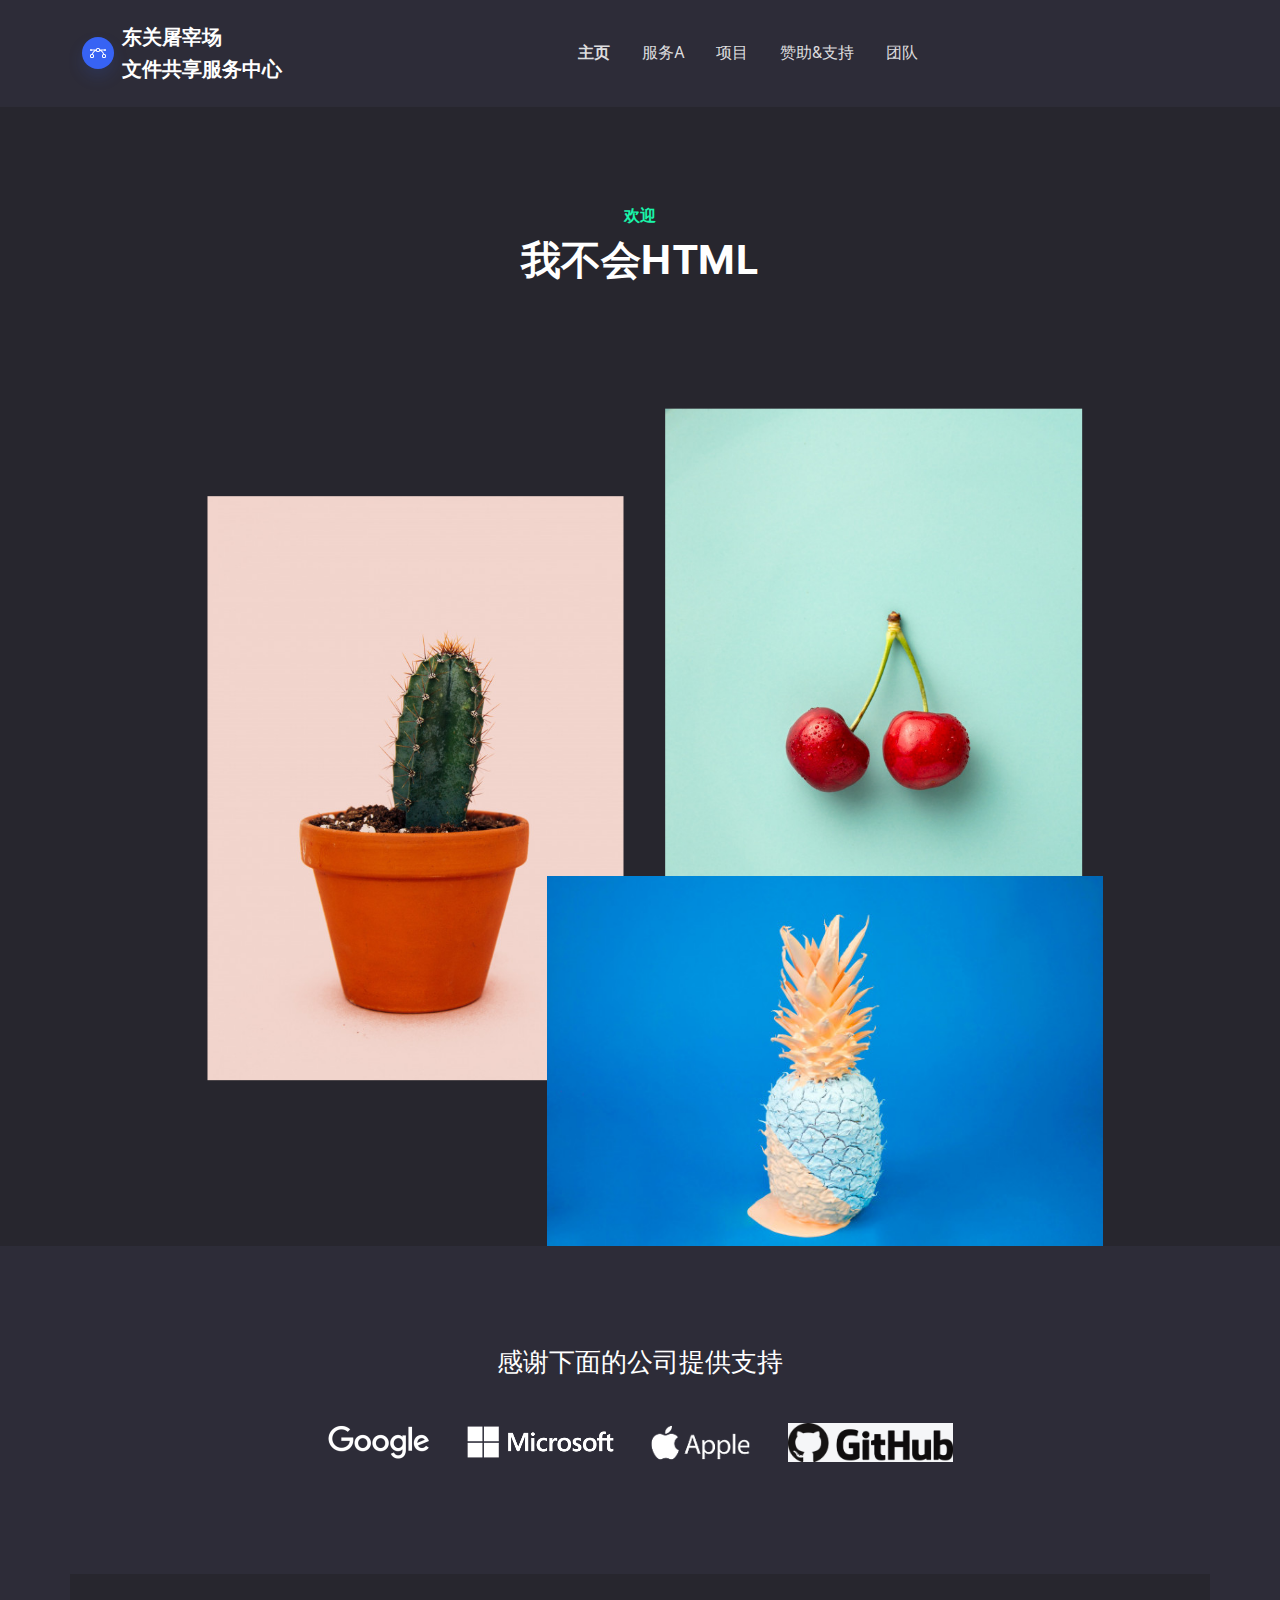
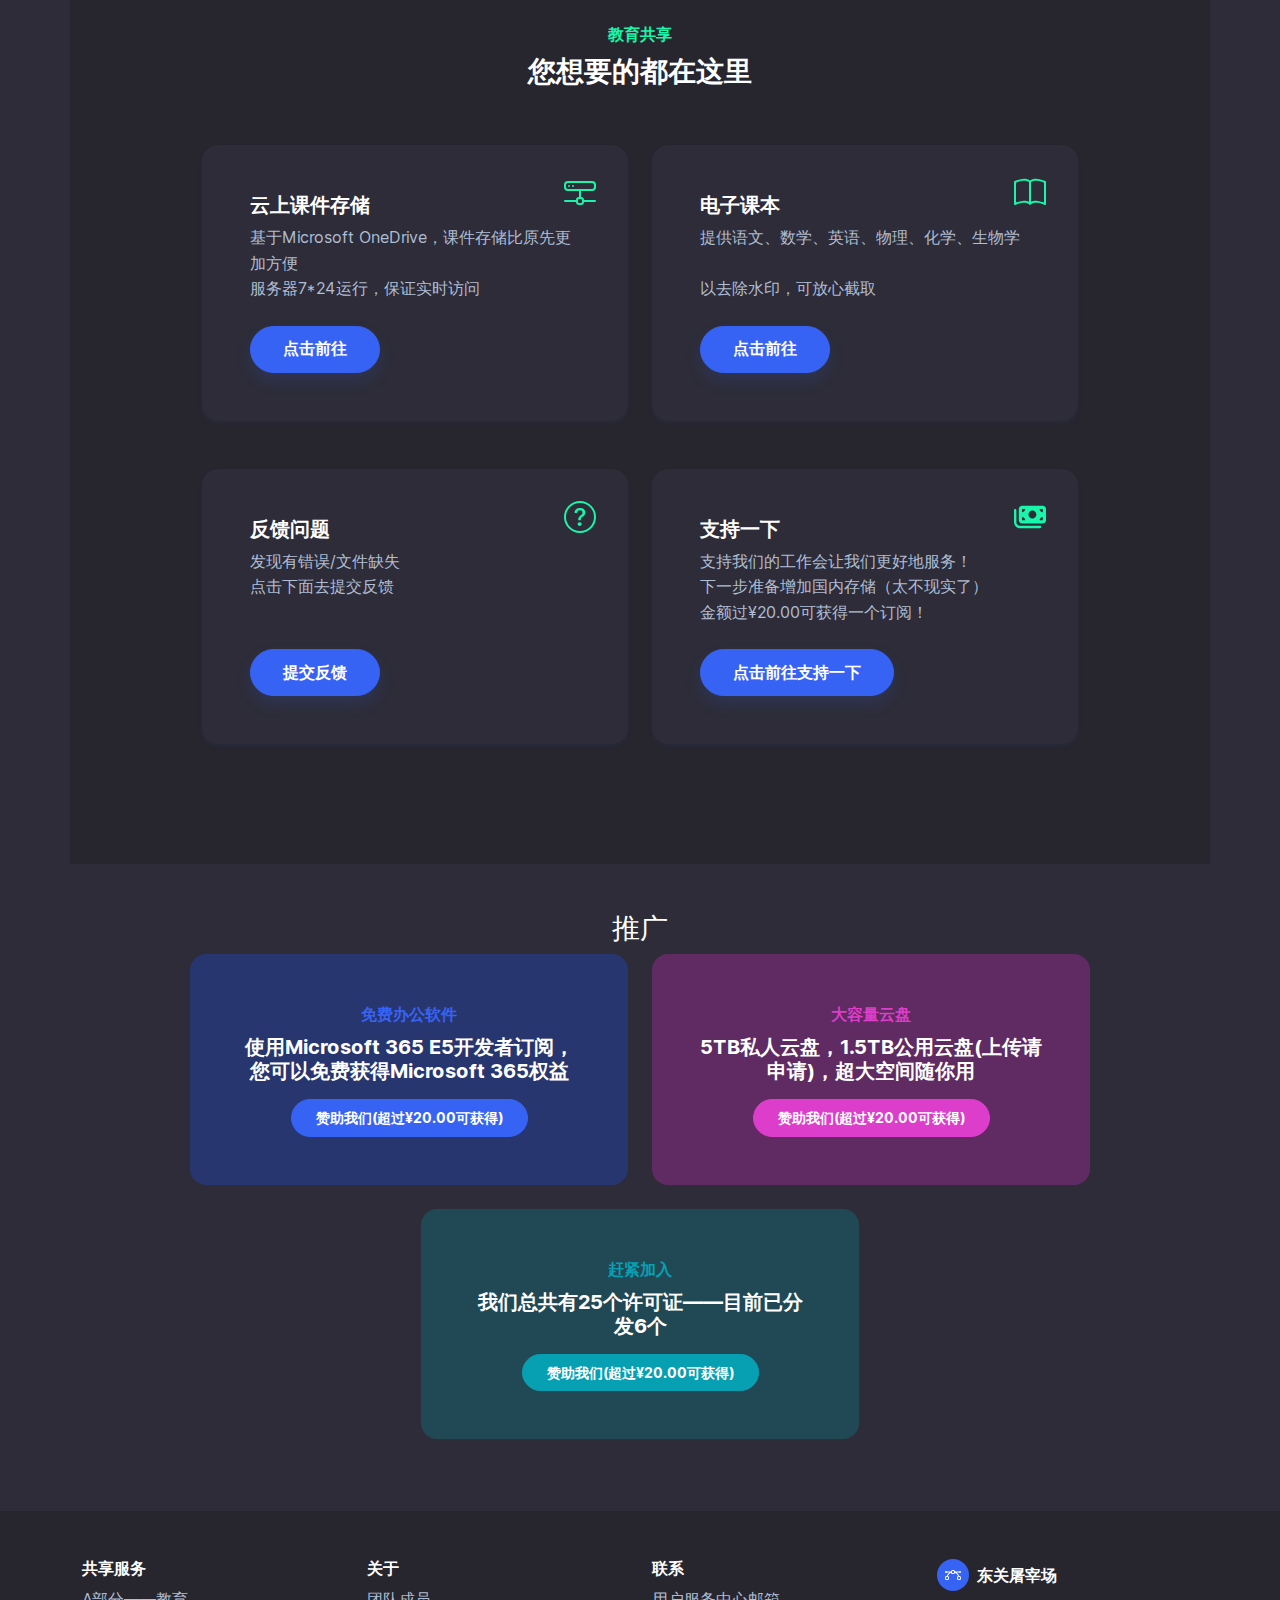
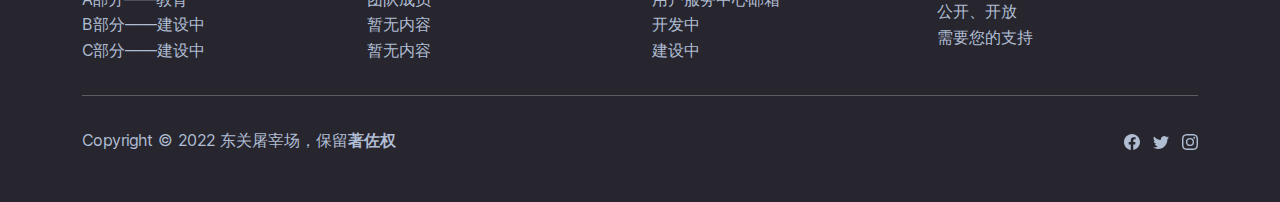
==== commit 7bd36d74: "修改" ====
--- a/index.html
+++ b/index.html
@@ -4,7 +4,7 @@
 <head>
     <meta charset="utf-8">
     <meta name="viewport" content="width=device-width, initial-scale=1.0, shrink-to-fit=no">
-    <title>Home - 东关屠宰场</title>
+    <title>东关屠宰场 - 文件共享中心</title>
     <link rel="stylesheet" href="assets/bootstrap/css/bootstrap.min.css">
     <link rel="stylesheet" href="assets/css/Inter.css">
 </head>
@@ -68,7 +68,7 @@
                                         <path d="M0 4a2 2 0 0 1 2-2h12a2 2 0 0 1 2 2v1a2 2 0 0 1-2 2H8.5v3a1.5 1.5 0 0 1 1.5 1.5h5.5a.5.5 0 0 1 0 1H10A1.5 1.5 0 0 1 8.5 14h-1A1.5 1.5 0 0 1 6 12.5H.5a.5.5 0 0 1 0-1H6A1.5 1.5 0 0 1 7.5 10V7H2a2 2 0 0 1-2-2V4zm1 0v1a1 1 0 0 0 1 1h12a1 1 0 0 0 1-1V4a1 1 0 0 0-1-1H2a1 1 0 0 0-1 1zm6 7.5v1a.5.5 0 0 0 .5.5h1a.5.5 0 0 0 .5-.5v-1a.5.5 0 0 0-.5-.5h-1a.5.5 0 0 0-.5.5z"></path>
                                     </svg></div>
                                 <h5 class="fw-bold card-title">云上课件存储</h5>
-                                <p class="text-muted card-text mb-4">基于Microsoft OneDrive，课件存储比原先更加方便<br><br>服务器7*24运行，保证实时访问</p><a class="btn btn-primary shadow" role="button" href="https://dgtzc-my.sharepoint.com/:f:/g/personal/gentort_dgtzc_onmicrosoft_com/EsGWEA6thQpEqzJ9UMufzIsBdzrdvTqxyGLQ-IWoMHrtVQ" target="_blank">点击前往</a>
+                                <p class="text-muted card-text mb-4">基于Microsoft OneDrive，课件存储比原先更加方便<br>服务器7*24运行，保证实时访问</p><a class="btn btn-primary shadow" role="button" href="https://dgtzc-my.sharepoint.com/:f:/g/personal/gentort_dgtzc_onmicrosoft_com/EsGWEA6thQpEqzJ9UMufzIsBdzrdvTqxyGLQ-IWoMHrtVQ" target="_blank">点击前往</a>
                             </div>
                         </div>
                     </div>
@@ -103,7 +103,7 @@
                                         <path d="M96 96C96 60.65 124.7 32 160 32H576C611.3 32 640 60.65 640 96V320C640 355.3 611.3 384 576 384H160C124.7 384 96 355.3 96 320V96zM160 320H224C224 284.7 195.3 256 160 256V320zM160 96V160C195.3 160 224 131.3 224 96H160zM576 256C540.7 256 512 284.7 512 320H576V256zM512 96C512 131.3 540.7 160 576 160V96H512zM368 128C323.8 128 288 163.8 288 208C288 252.2 323.8 288 368 288C412.2 288 448 252.2 448 208C448 163.8 412.2 128 368 128zM48 360C48 399.8 80.24 432 120 432H520C533.3 432 544 442.7 544 456C544 469.3 533.3 480 520 480H120C53.73 480 0 426.3 0 360V120C0 106.7 10.75 96 24 96C37.25 96 48 106.7 48 120V360z"></path>
                                     </svg></div>
                                 <h5 class="fw-bold card-title">支持一下</h5>
-                                <p class="text-muted card-text mb-4">支持我们的工作会让我们更好地服务！<br>下一步准备增加国内存储（太不现实了）<br>金额过¥20.00可获得一个订阅！</p><a class="btn btn-primary shadow" role="button" href="donate.html">Learn more</a>
+                                <p class="text-muted card-text mb-4">支持我们的工作会让我们更好地服务！<br>下一步准备增加国内存储（太不现实了）<br>金额过¥20.00可获得一个订阅！</p><a class="btn btn-primary shadow" role="button" href="donate.html">点击前往支持一下</a>
                             </div>
                         </div>
                     </div>
@@ -201,4 +201,4 @@
     <script src="assets/js/bold-and-dark.js"></script>
 </body>
 
-</html>+</html>
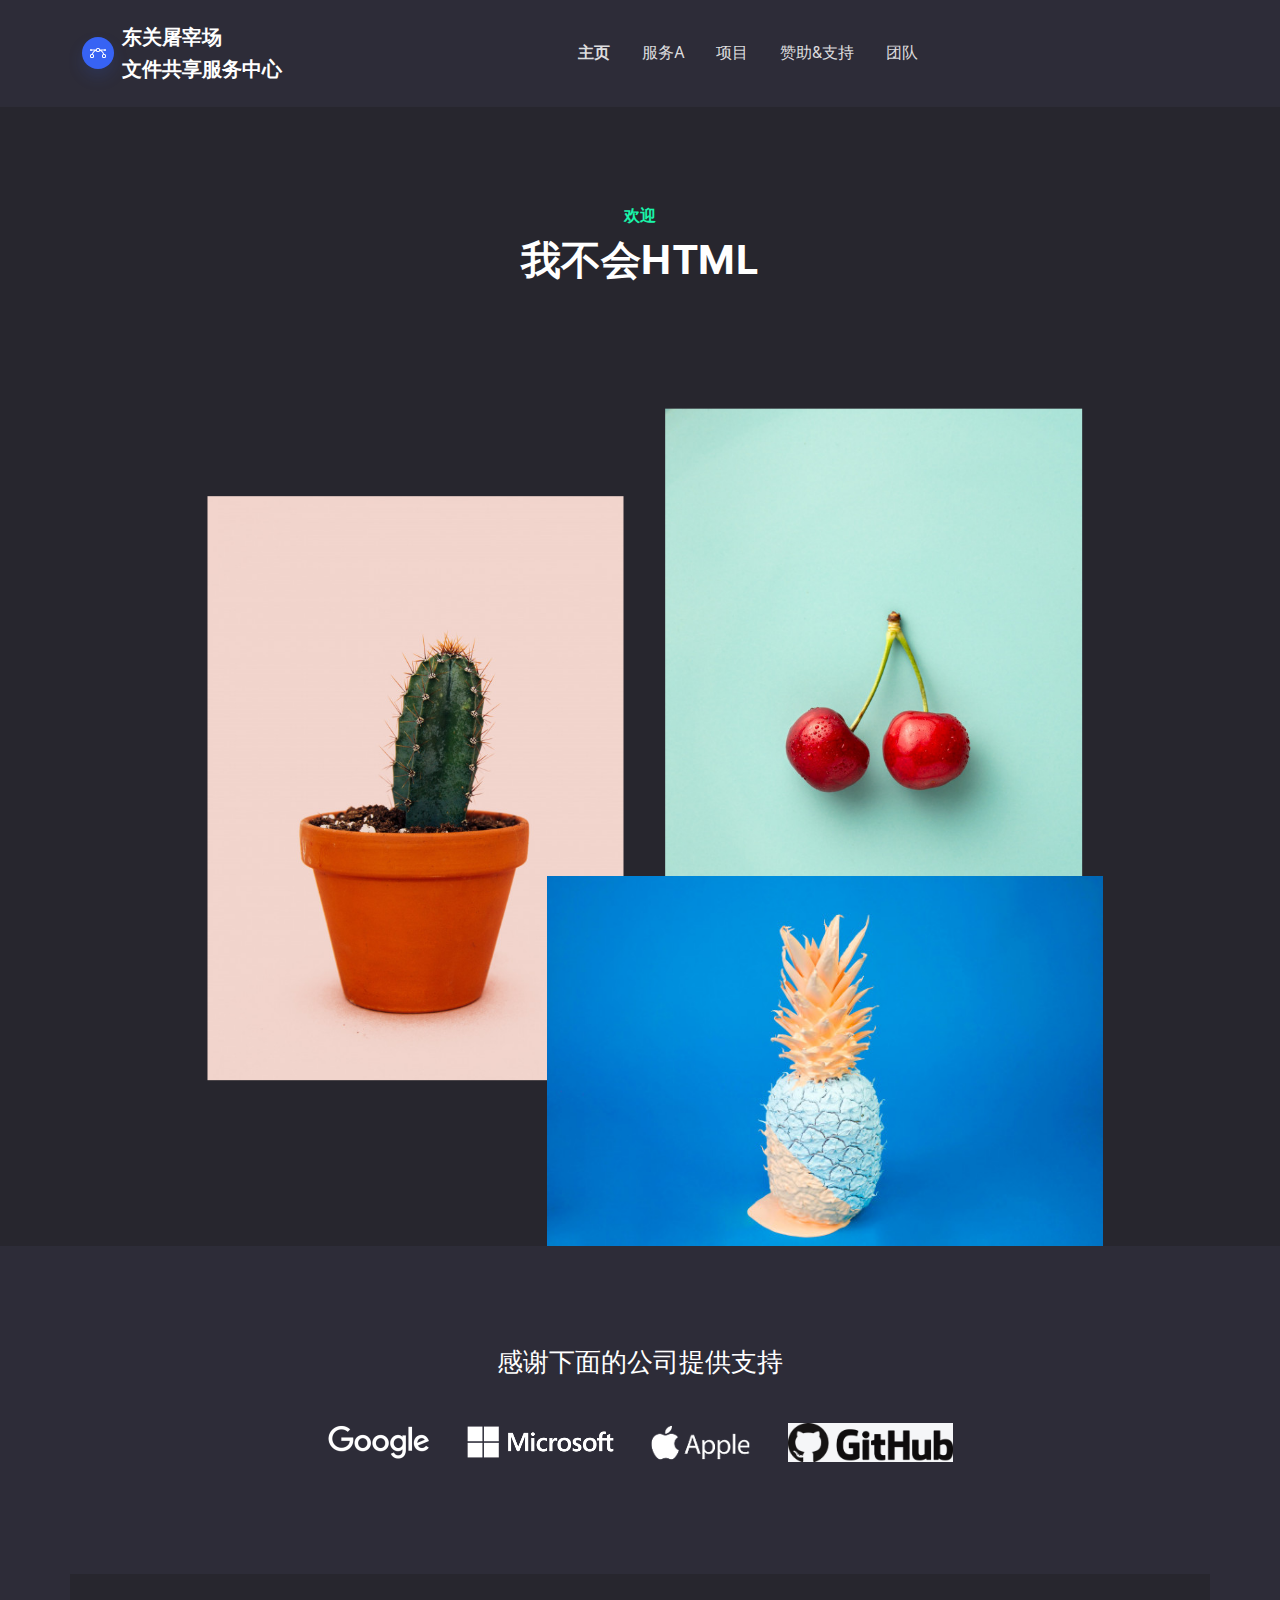
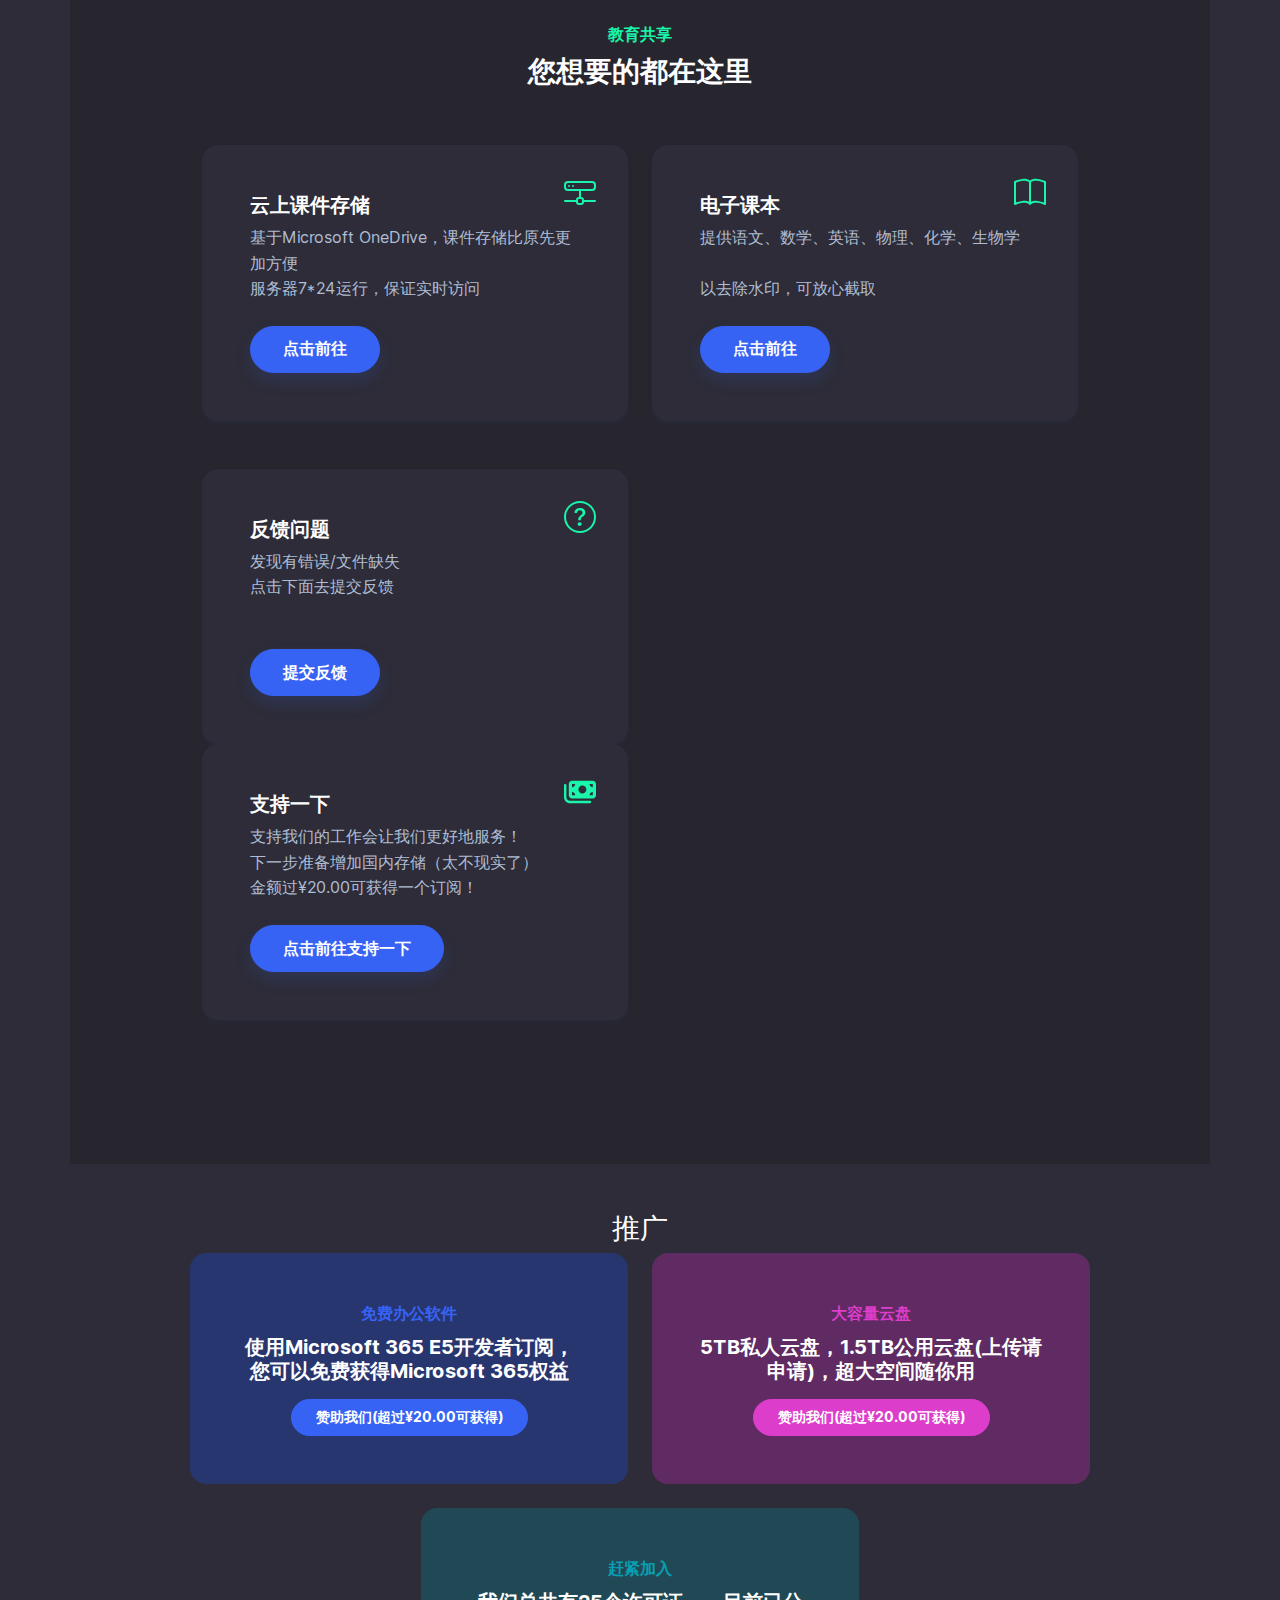
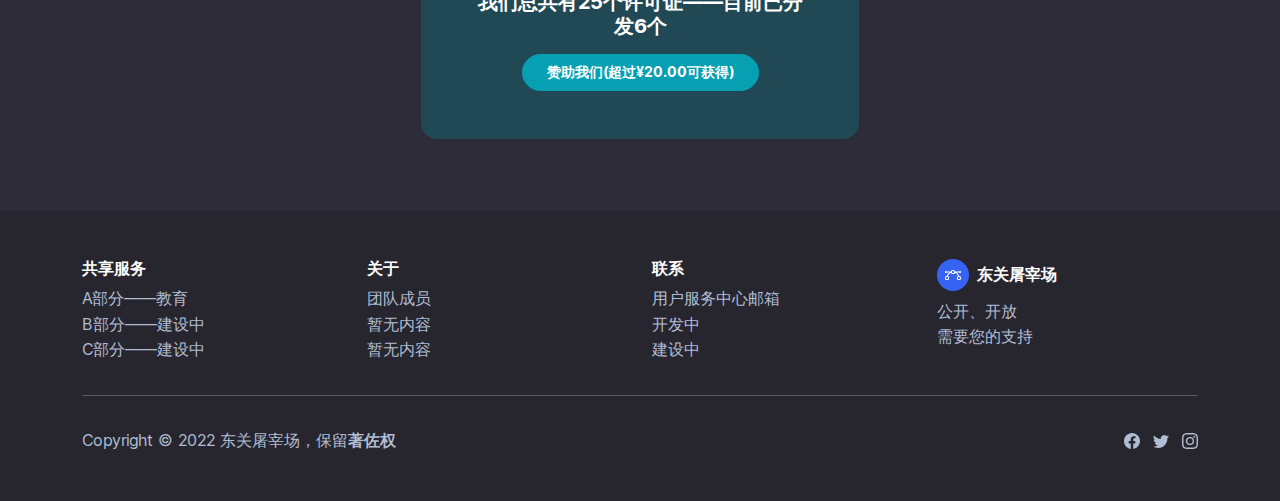
==== commit 72737724: "修正" ====
--- a/index.html
+++ b/index.html
@@ -91,8 +91,7 @@
                                         <path d="M5.255 5.786a.237.237 0 0 0 .241.247h.825c.138 0 .248-.113.266-.25.09-.656.54-1.134 1.342-1.134.686 0 1.314.343 1.314 1.168 0 .635-.374.927-.965 1.371-.673.489-1.206 1.06-1.168 1.987l.003.217a.25.25 0 0 0 .25.246h.811a.25.25 0 0 0 .25-.25v-.105c0-.718.273-.927 1.01-1.486.609-.463 1.244-.977 1.244-2.056 0-1.511-1.276-2.241-2.673-2.241-1.267 0-2.655.59-2.75 2.286zm1.557 5.763c0 .533.425.927 1.01.927.609 0 1.028-.394 1.028-.927 0-.552-.42-.94-1.029-.94-.584 0-1.009.388-1.009.94z"></path>
                                     </svg></div>
                                 <h5 class="fw-bold card-title">反馈问题</h5>
-                                <p class="text-muted card-text mb-4">发现有错误/文件缺失<br>点击下面去提交反馈<br><br></p><button class="btn btn-primary shadow" type="button">提交反馈</button>
-                            </div>
+                                <p class="text-muted card-text mb-4">发现有错误/文件缺失<br>点击下面去提交反馈<br><br></p><a class="btn btn-primary shadow" role="button" href="https://forms.office.com/r/bNLVPYHiPb" target="_blank">提交反馈</a>
                         </div>
                     </div>
                     <div class="col mb-4">
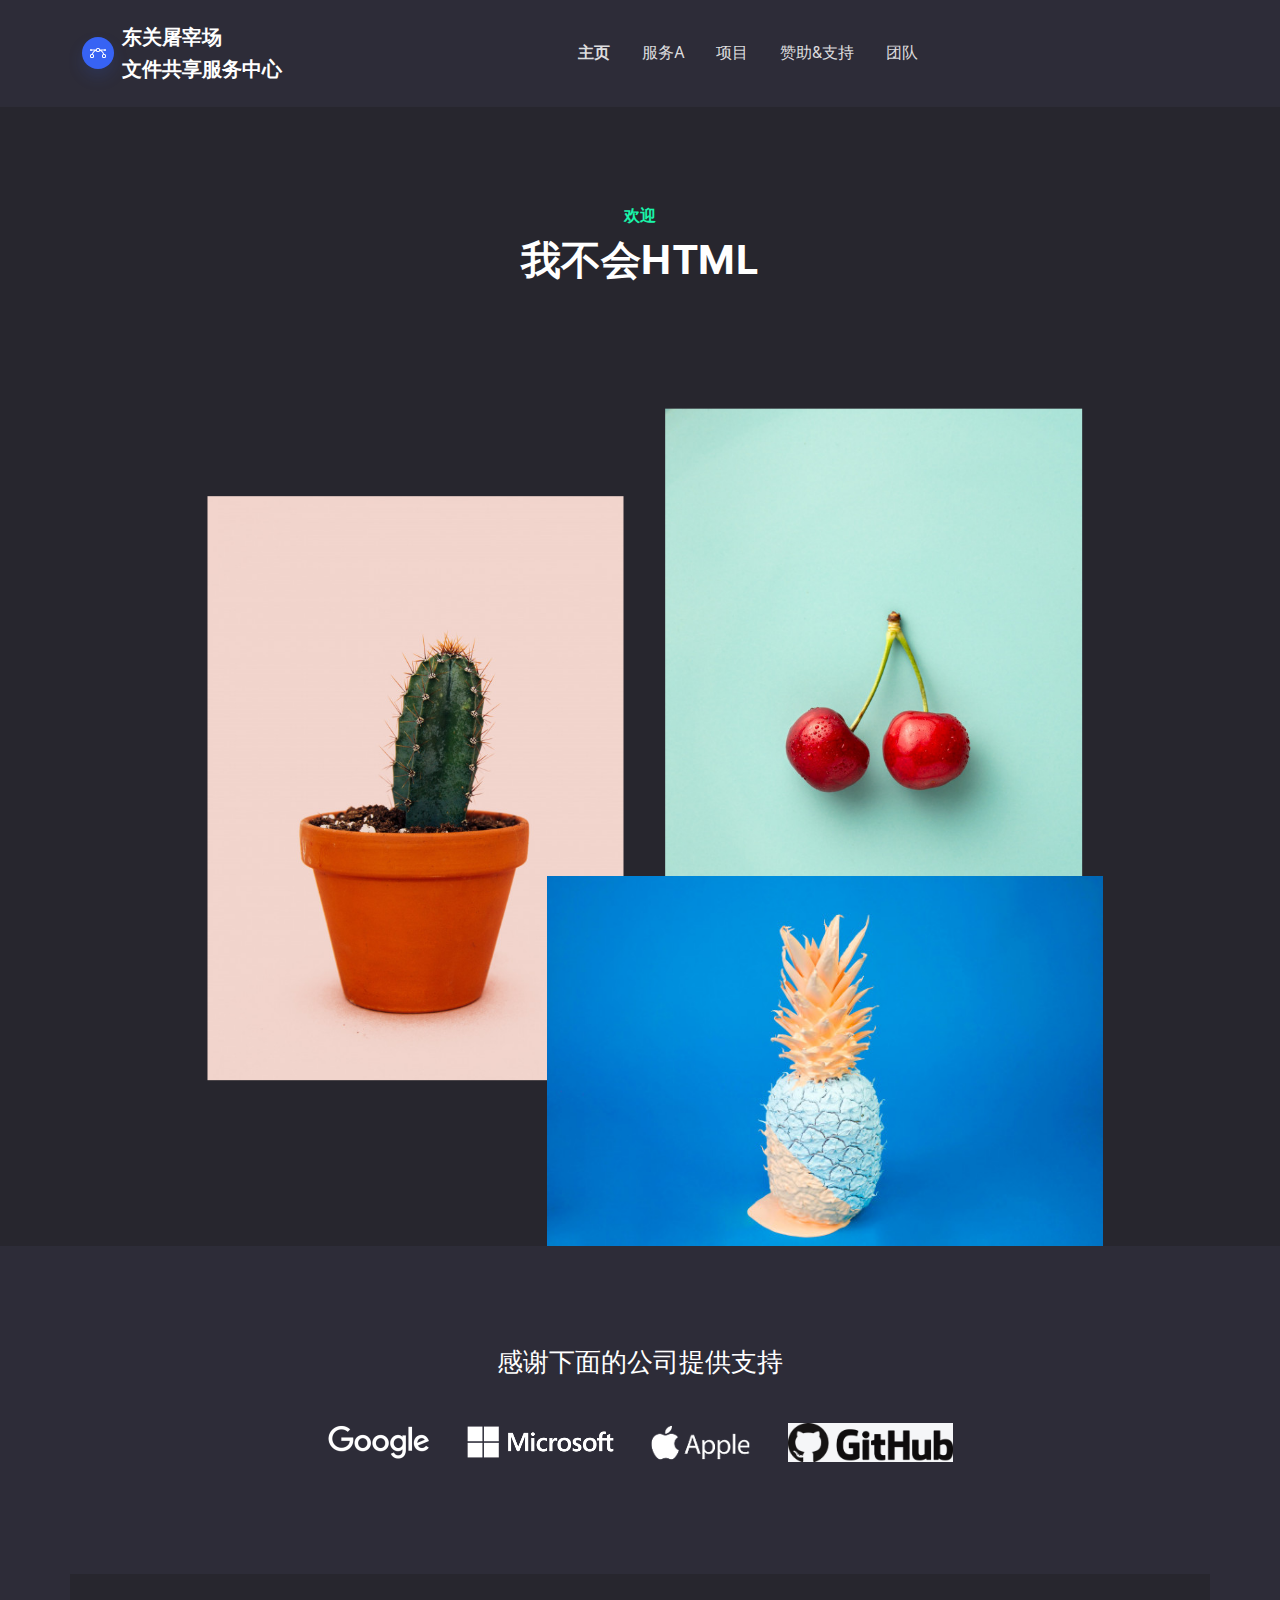
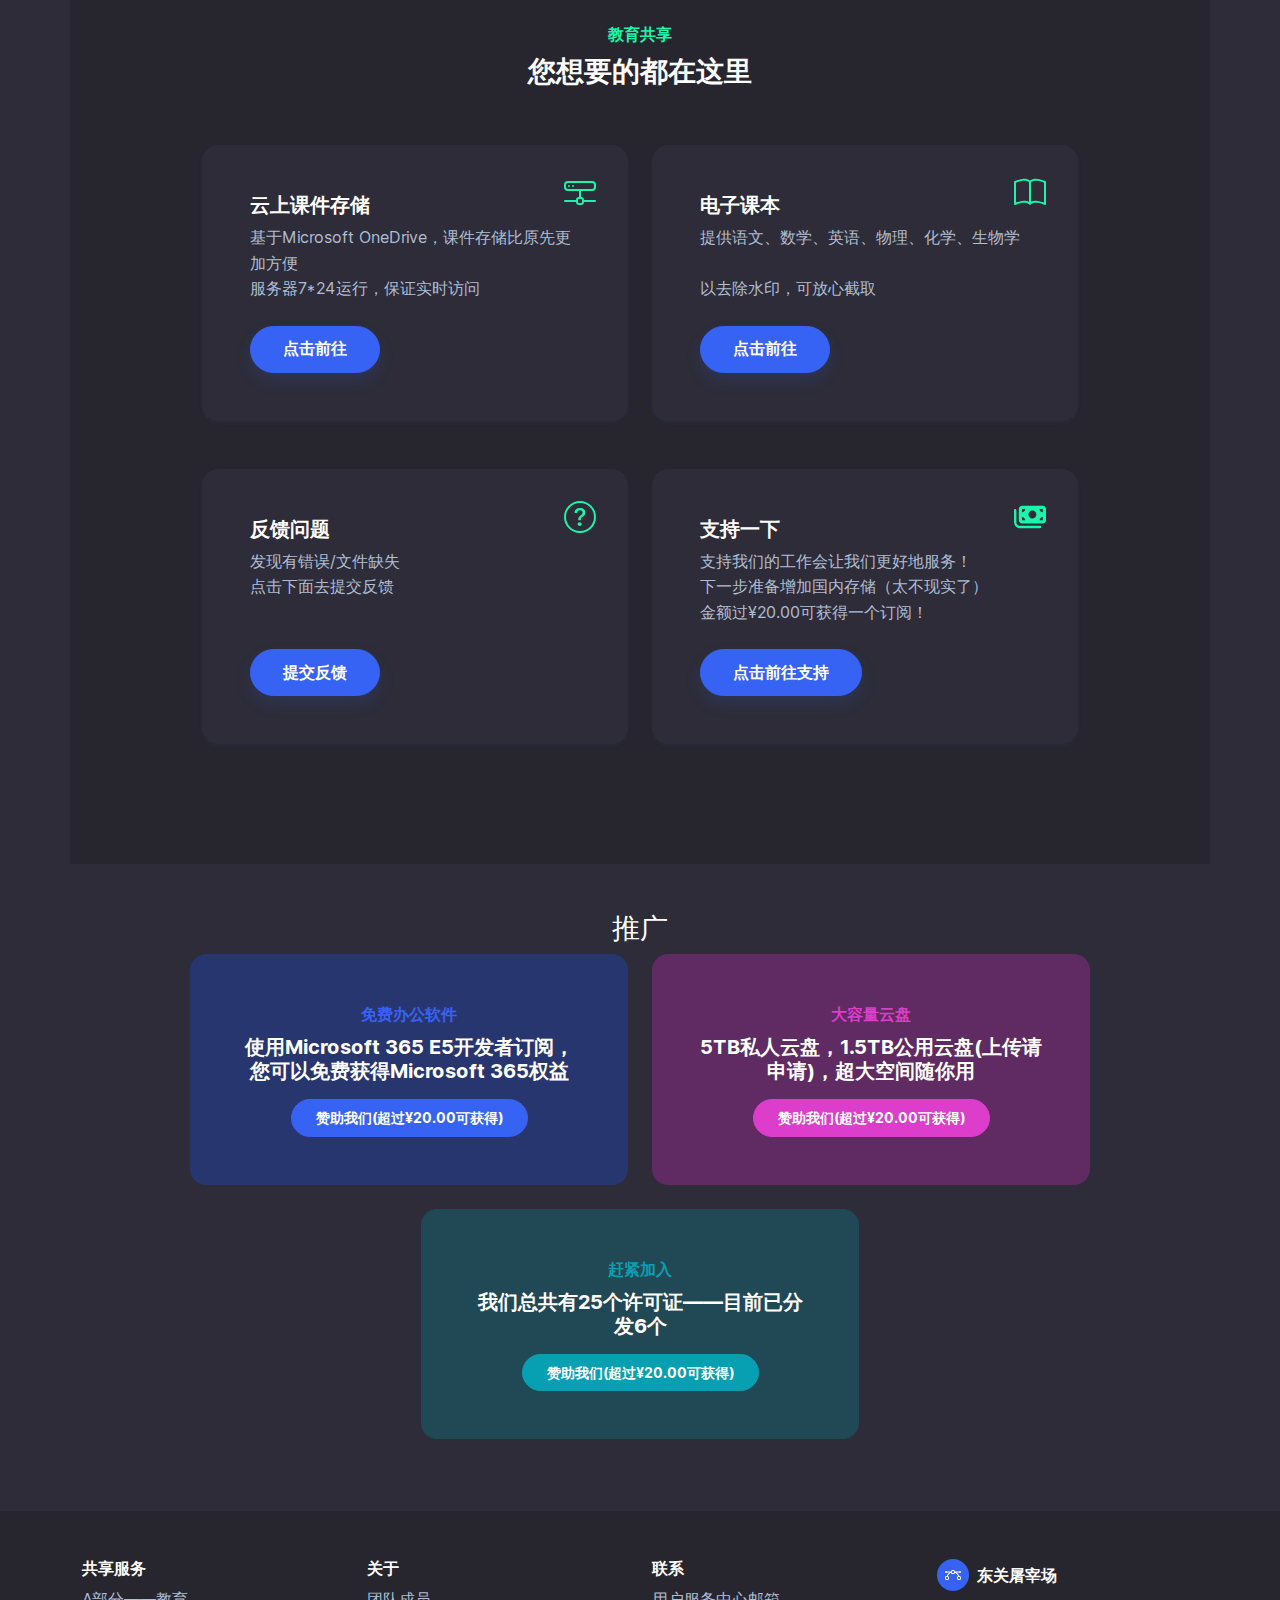
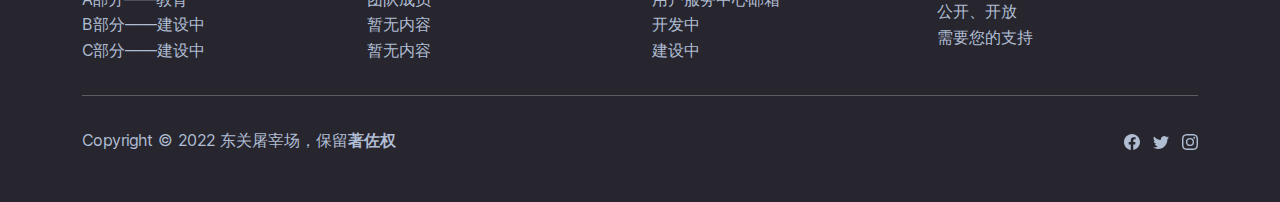
==== commit 7d81b93c: "重大修改" ====
--- a/index.html
+++ b/index.html
@@ -4,7 +4,7 @@
 <head>
     <meta charset="utf-8">
     <meta name="viewport" content="width=device-width, initial-scale=1.0, shrink-to-fit=no">
-    <title>东关屠宰场 - 文件共享中心</title>
+    <title>东关屠宰场文件共享中心 - 主页</title>
     <link rel="stylesheet" href="assets/bootstrap/css/bootstrap.min.css">
     <link rel="stylesheet" href="assets/css/Inter.css">
 </head>
@@ -92,6 +92,7 @@
                                     </svg></div>
                                 <h5 class="fw-bold card-title">反馈问题</h5>
                                 <p class="text-muted card-text mb-4">发现有错误/文件缺失<br>点击下面去提交反馈<br><br></p><a class="btn btn-primary shadow" role="button" href="https://forms.office.com/r/bNLVPYHiPb" target="_blank">提交反馈</a>
+                            </div>
                         </div>
                     </div>
                     <div class="col mb-4">
@@ -102,7 +103,7 @@
                                         <path d="M96 96C96 60.65 124.7 32 160 32H576C611.3 32 640 60.65 640 96V320C640 355.3 611.3 384 576 384H160C124.7 384 96 355.3 96 320V96zM160 320H224C224 284.7 195.3 256 160 256V320zM160 96V160C195.3 160 224 131.3 224 96H160zM576 256C540.7 256 512 284.7 512 320H576V256zM512 96C512 131.3 540.7 160 576 160V96H512zM368 128C323.8 128 288 163.8 288 208C288 252.2 323.8 288 368 288C412.2 288 448 252.2 448 208C448 163.8 412.2 128 368 128zM48 360C48 399.8 80.24 432 120 432H520C533.3 432 544 442.7 544 456C544 469.3 533.3 480 520 480H120C53.73 480 0 426.3 0 360V120C0 106.7 10.75 96 24 96C37.25 96 48 106.7 48 120V360z"></path>
                                     </svg></div>
                                 <h5 class="fw-bold card-title">支持一下</h5>
-                                <p class="text-muted card-text mb-4">支持我们的工作会让我们更好地服务！<br>下一步准备增加国内存储（太不现实了）<br>金额过¥20.00可获得一个订阅！</p><a class="btn btn-primary shadow" role="button" href="donate.html">点击前往支持一下</a>
+                                <p class="text-muted card-text mb-4">支持我们的工作会让我们更好地服务！<br>下一步准备增加国内存储（太不现实了）<br>金额过¥20.00可获得一个订阅！</p><a class="btn btn-primary shadow" role="button" href="donate.html">点击前往支持</a>
                             </div>
                         </div>
                     </div>
@@ -149,7 +150,7 @@
                 <div class="col-sm-4 col-md-3 text-center text-lg-start d-flex flex-column item">
                     <h3 class="fs-6 fw-bold">共享服务</h3>
                     <ul class="list-unstyled">
-                        <li><a href="#">A部分——教育</a></li>
+                        <li><a href="shareA.html">A部分——教育</a></li>
                         <li><a href="#">B部分——建设中</a></li>
                         <li><a href="#">C部分——建设中</a></li>
                     </ul>
@@ -200,4 +201,4 @@
     <script src="assets/js/bold-and-dark.js"></script>
 </body>
 
-</html>
+</html>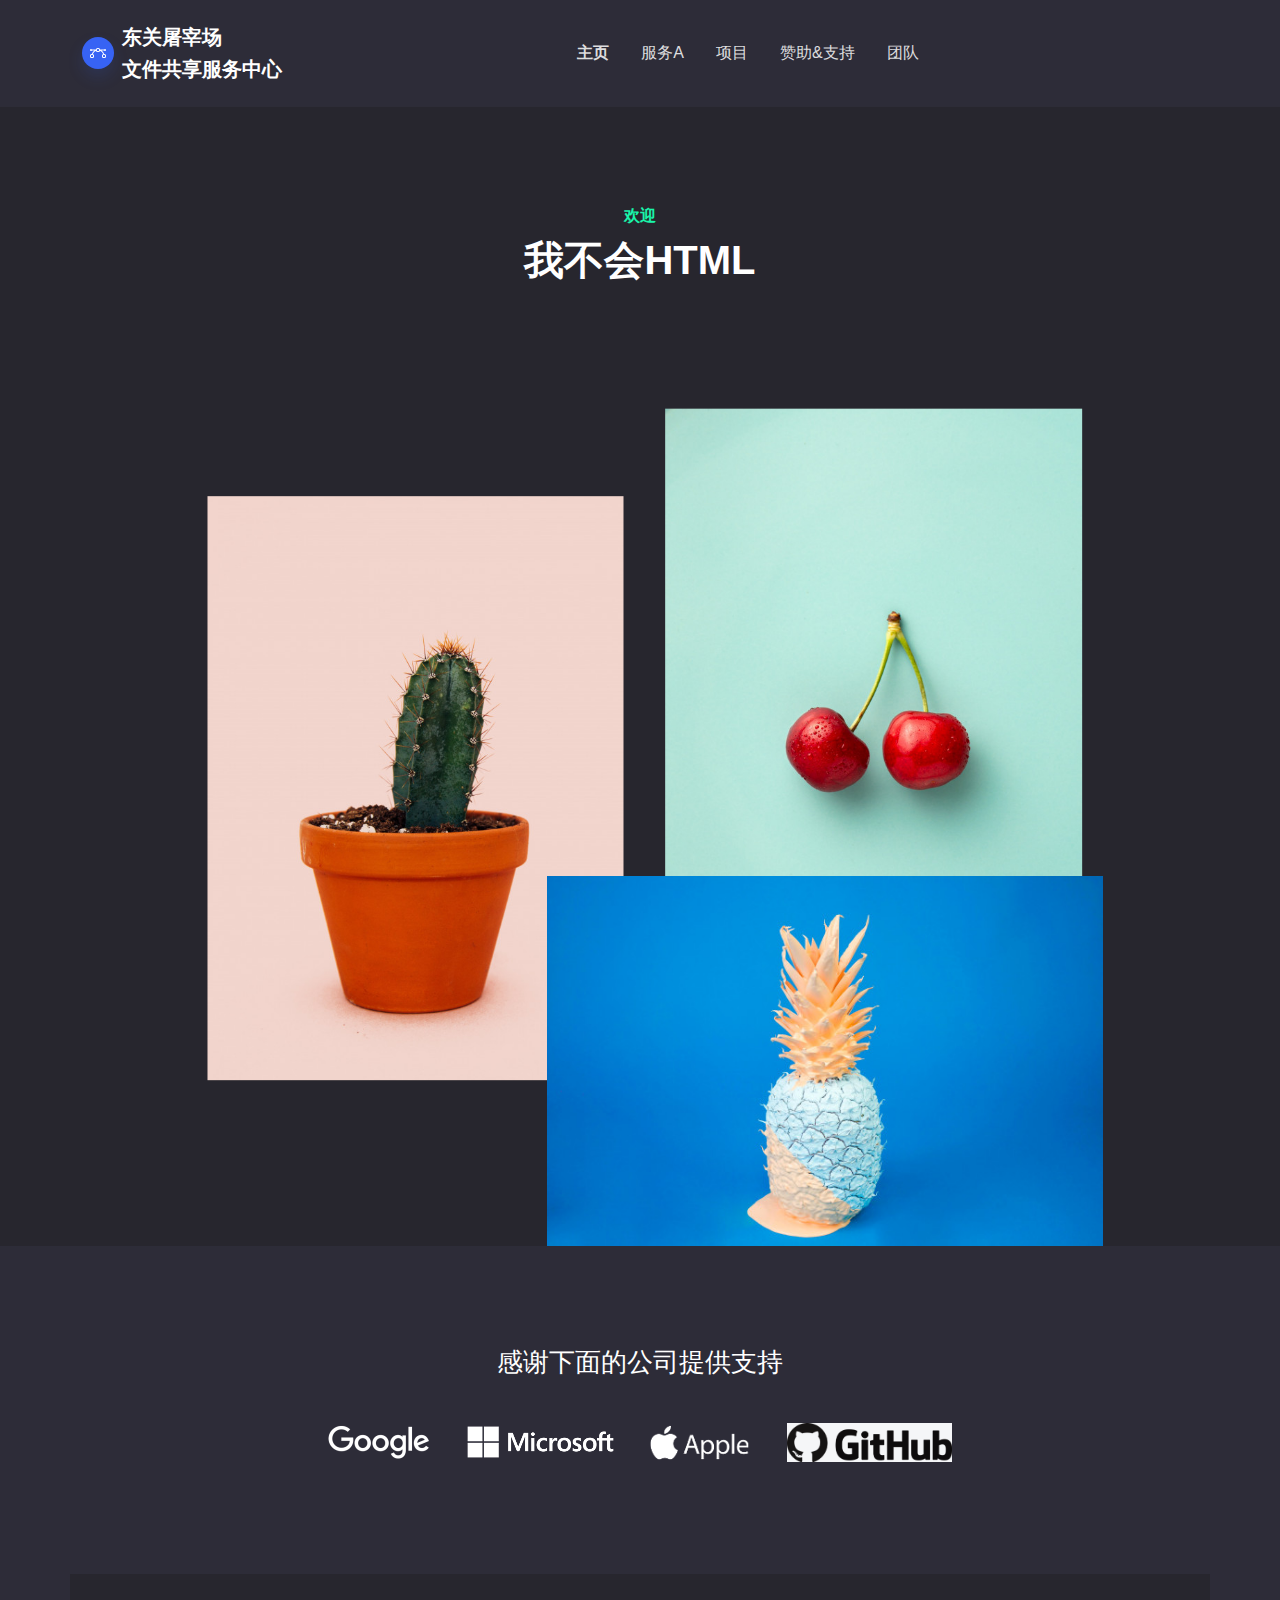
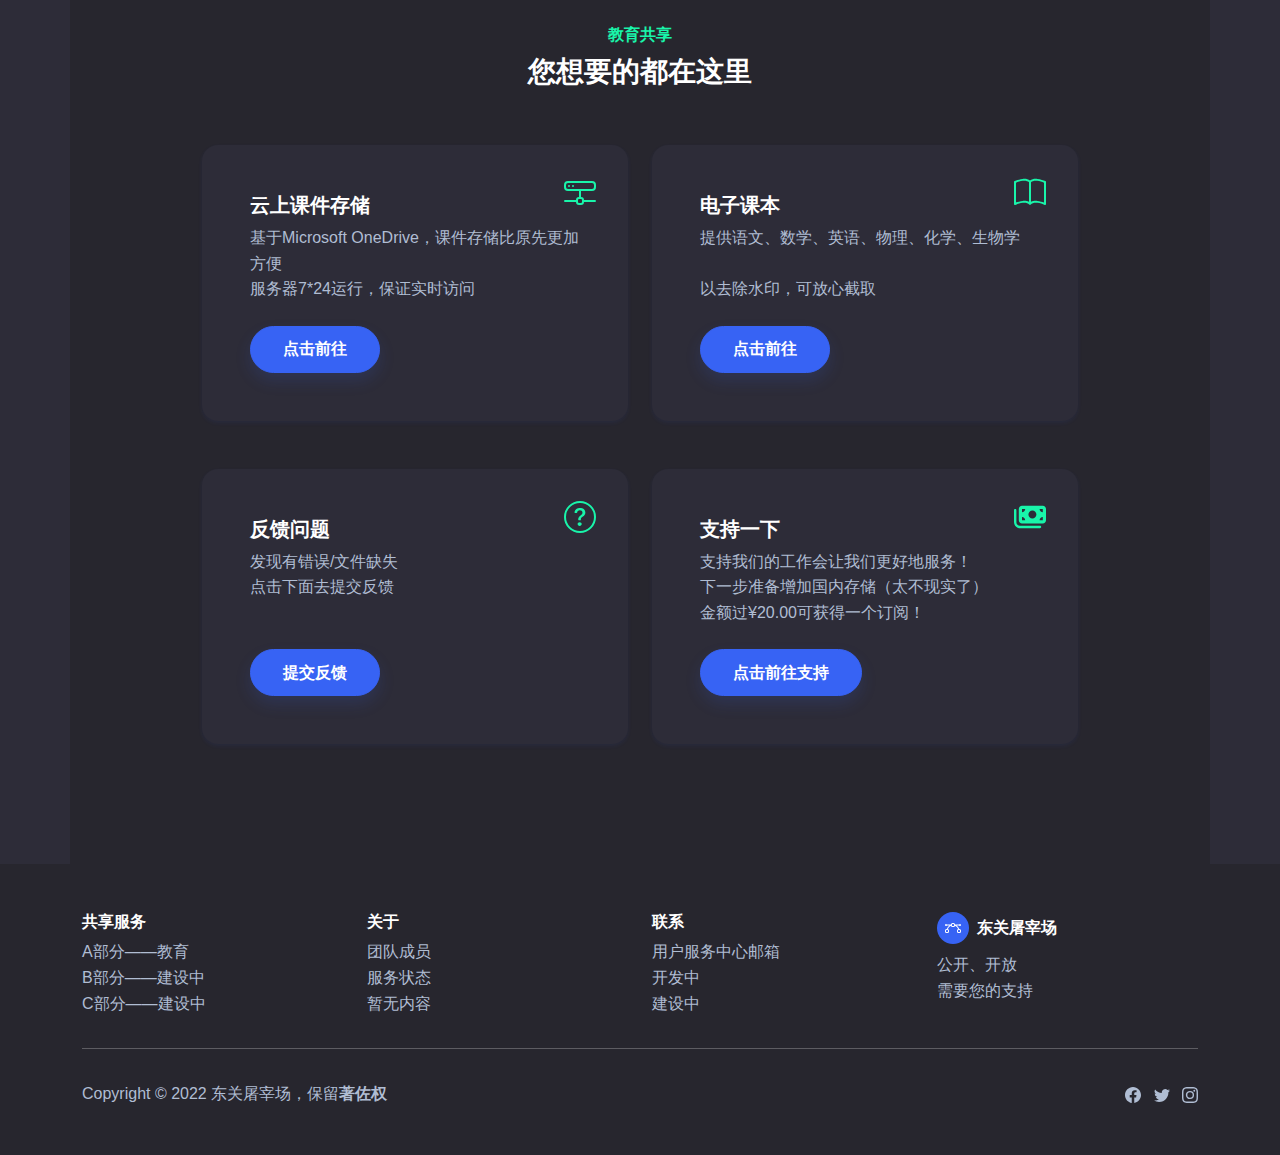
==== commit 917f9412: "更新" ====
--- a/index.html
+++ b/index.html
@@ -7,6 +7,7 @@
     <title>东关屠宰场文件共享中心 - 主页</title>
     <link rel="stylesheet" href="assets/bootstrap/css/bootstrap.min.css">
     <link rel="stylesheet" href="assets/css/Inter.css">
+    <link rel="stylesheet" href="assets/css/Dark-Mode-Switch.css">
 </head>
 
 <body style="/*background: url(&quot;design.jpg&quot;);*/background-position: 0 -60px;">
@@ -111,39 +112,7 @@
             </div>
         </div>
     </section>
-    <section>
-        <div class="container py-5">
-            <h3 class="text-center">推广</h3>
-            <div class="mx-auto" style="max-width: 900px;">
-                <div class="row row-cols-1 row-cols-md-2 d-flex justify-content-center">
-                    <div class="col mb-4">
-                        <div class="card bg-primary-light">
-                            <div class="card-body text-center px-4 py-5 px-md-5">
-                                <p class="fw-bold text-primary card-text mb-2">免费办公软件</p>
-                                <h5 class="fw-bold card-title mb-3">使用Microsoft 365 E5开发者订阅，您可以免费获得Microsoft 365权益</h5><button class="btn btn-primary btn-sm" type="button">赞助我们(超过¥20.00可获得)</button>
-                            </div>
-                        </div>
-                    </div>
-                    <div class="col mb-4">
-                        <div class="card bg-secondary-light">
-                            <div class="card-body text-center px-4 py-5 px-md-5">
-                                <p class="fw-bold text-secondary card-text mb-2">大容量云盘</p>
-                                <h5 class="fw-bold card-title mb-3">5TB私人云盘，1.5TB公用云盘(上传请申请)，超大空间随你用</h5><a class="btn btn-secondary btn-sm" role="button" href="donate.html">赞助我们(超过¥20.00可获得)</a>
-                            </div>
-                        </div>
-                    </div>
-                    <div class="col mb-4">
-                        <div class="card bg-info-light">
-                            <div class="card-body text-center px-4 py-5 px-md-5">
-                                <p class="fw-bold text-info card-text mb-2">赶紧加入</p>
-                                <h5 class="fw-bold card-title mb-3">我们总共有25个许可证——目前已分发6个</h5><a class="btn btn-info btn-sm" role="button" href="donate.html">赞助我们(超过¥20.00可获得)</a>
-                            </div>
-                        </div>
-                    </div>
-                </div>
-            </div>
-        </div>
-    </section>
+    <section></section>
     <footer class="bg-dark">
         <div class="container py-4 py-lg-5">
             <div class="row justify-content-center">
@@ -159,7 +128,7 @@
                     <h3 class="fs-6 fw-bold">关于</h3>
                     <ul class="list-unstyled">
                         <li><a href="team.html">团队成员</a></li>
-                        <li><a href="#">暂无内容</a></li>
+                        <li><a href="status.html">服务状态</a></li>
                         <li><a href="#">暂无内容</a></li>
                     </ul>
                 </div>
@@ -199,6 +168,7 @@
     <script src="https://cdnjs.cloudflare.com/ajax/libs/jquery/3.6.0/jquery.min.js"></script>
     <script src="https://cdn.jsdelivr.net/npm/bootstrap@5.2.0/dist/js/bootstrap.bundle.min.js"></script>
     <script src="assets/js/bold-and-dark.js"></script>
+    <script src="assets/js/Dark-Mode-Switch.js"></script>
 </body>
 
 </html>